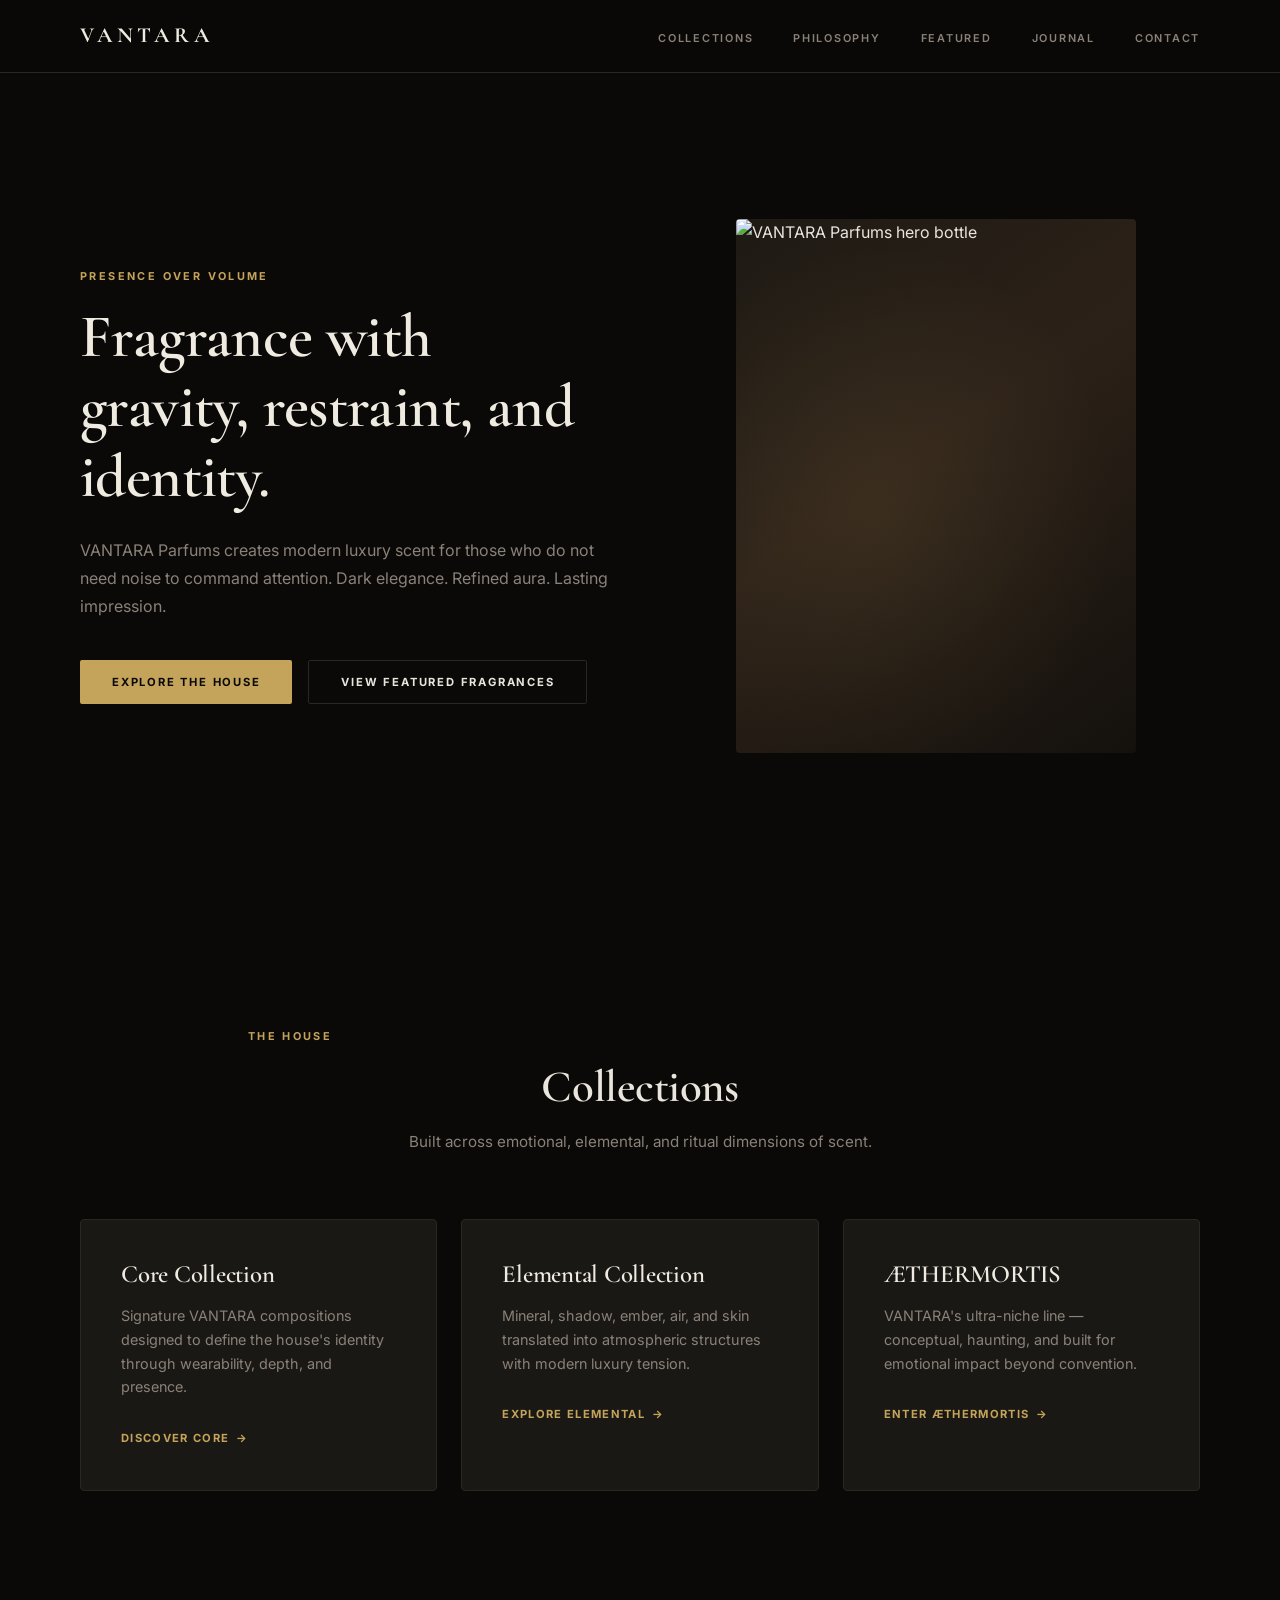
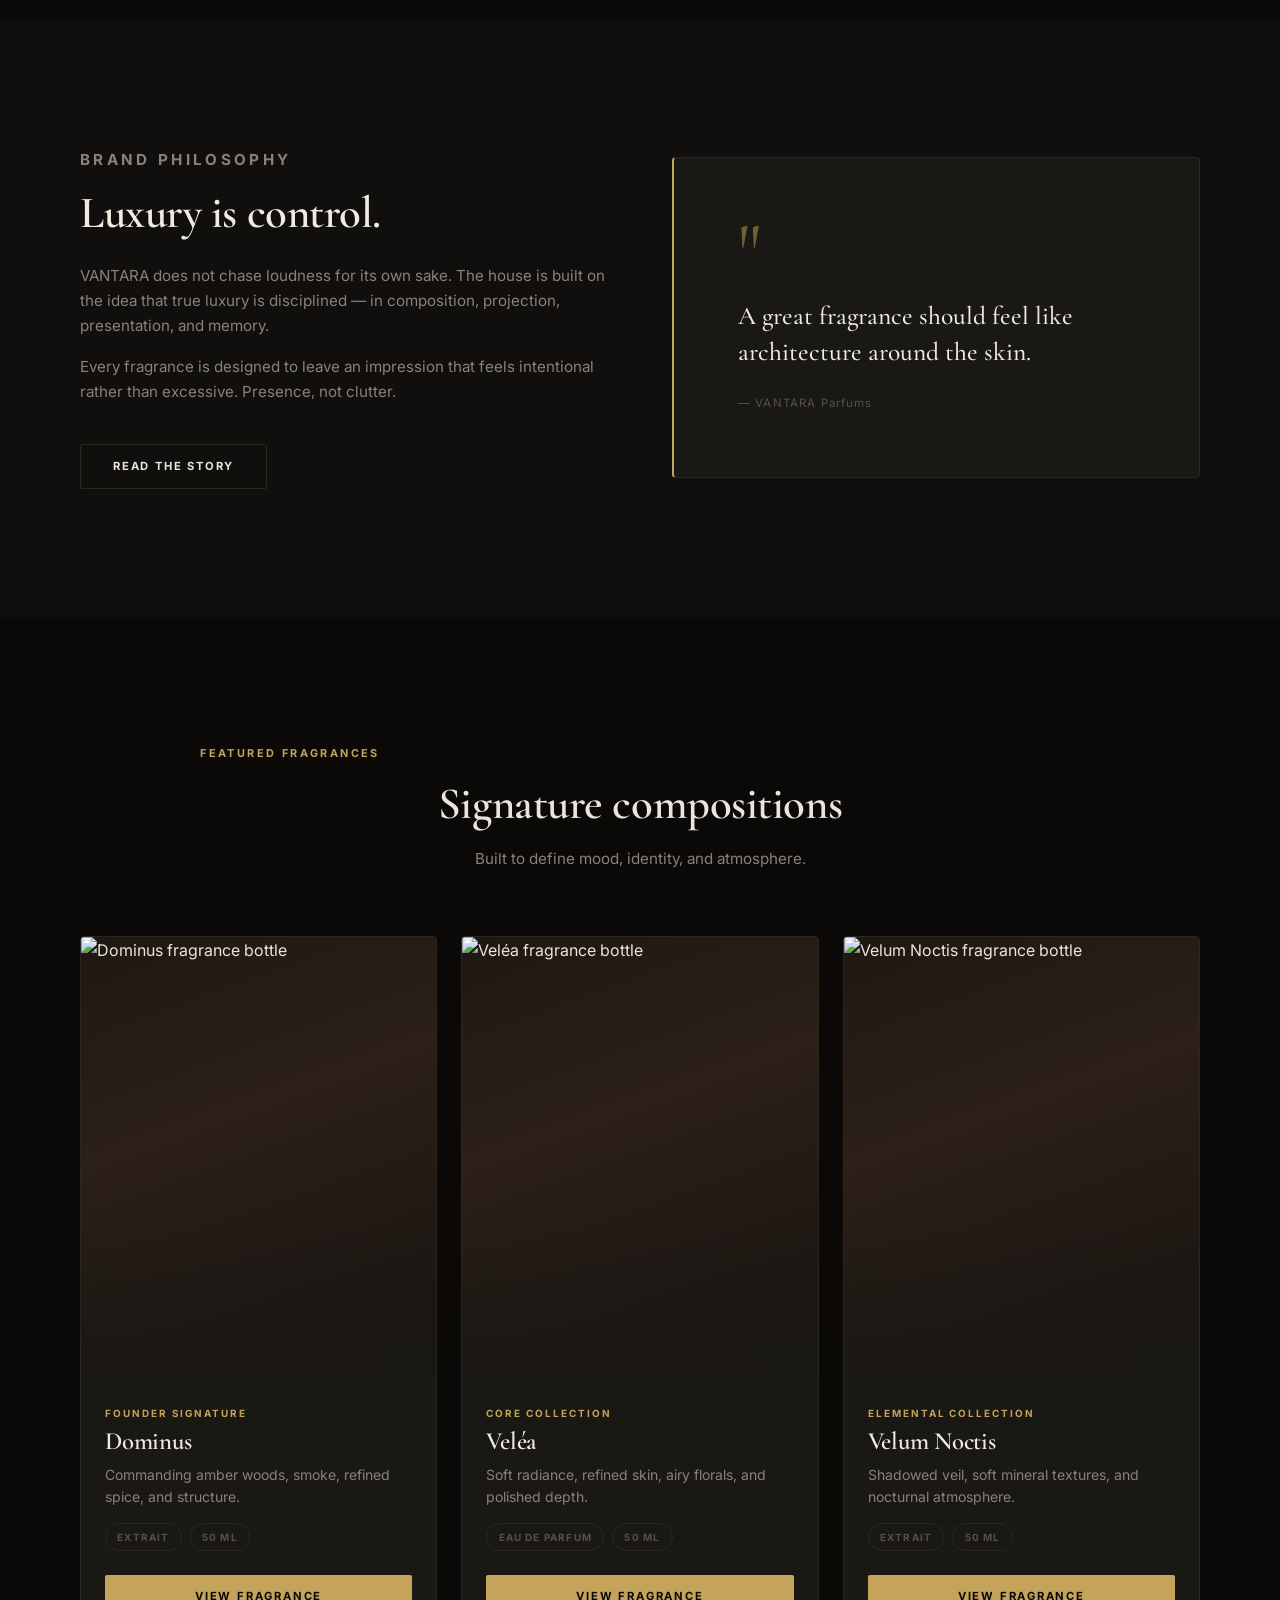
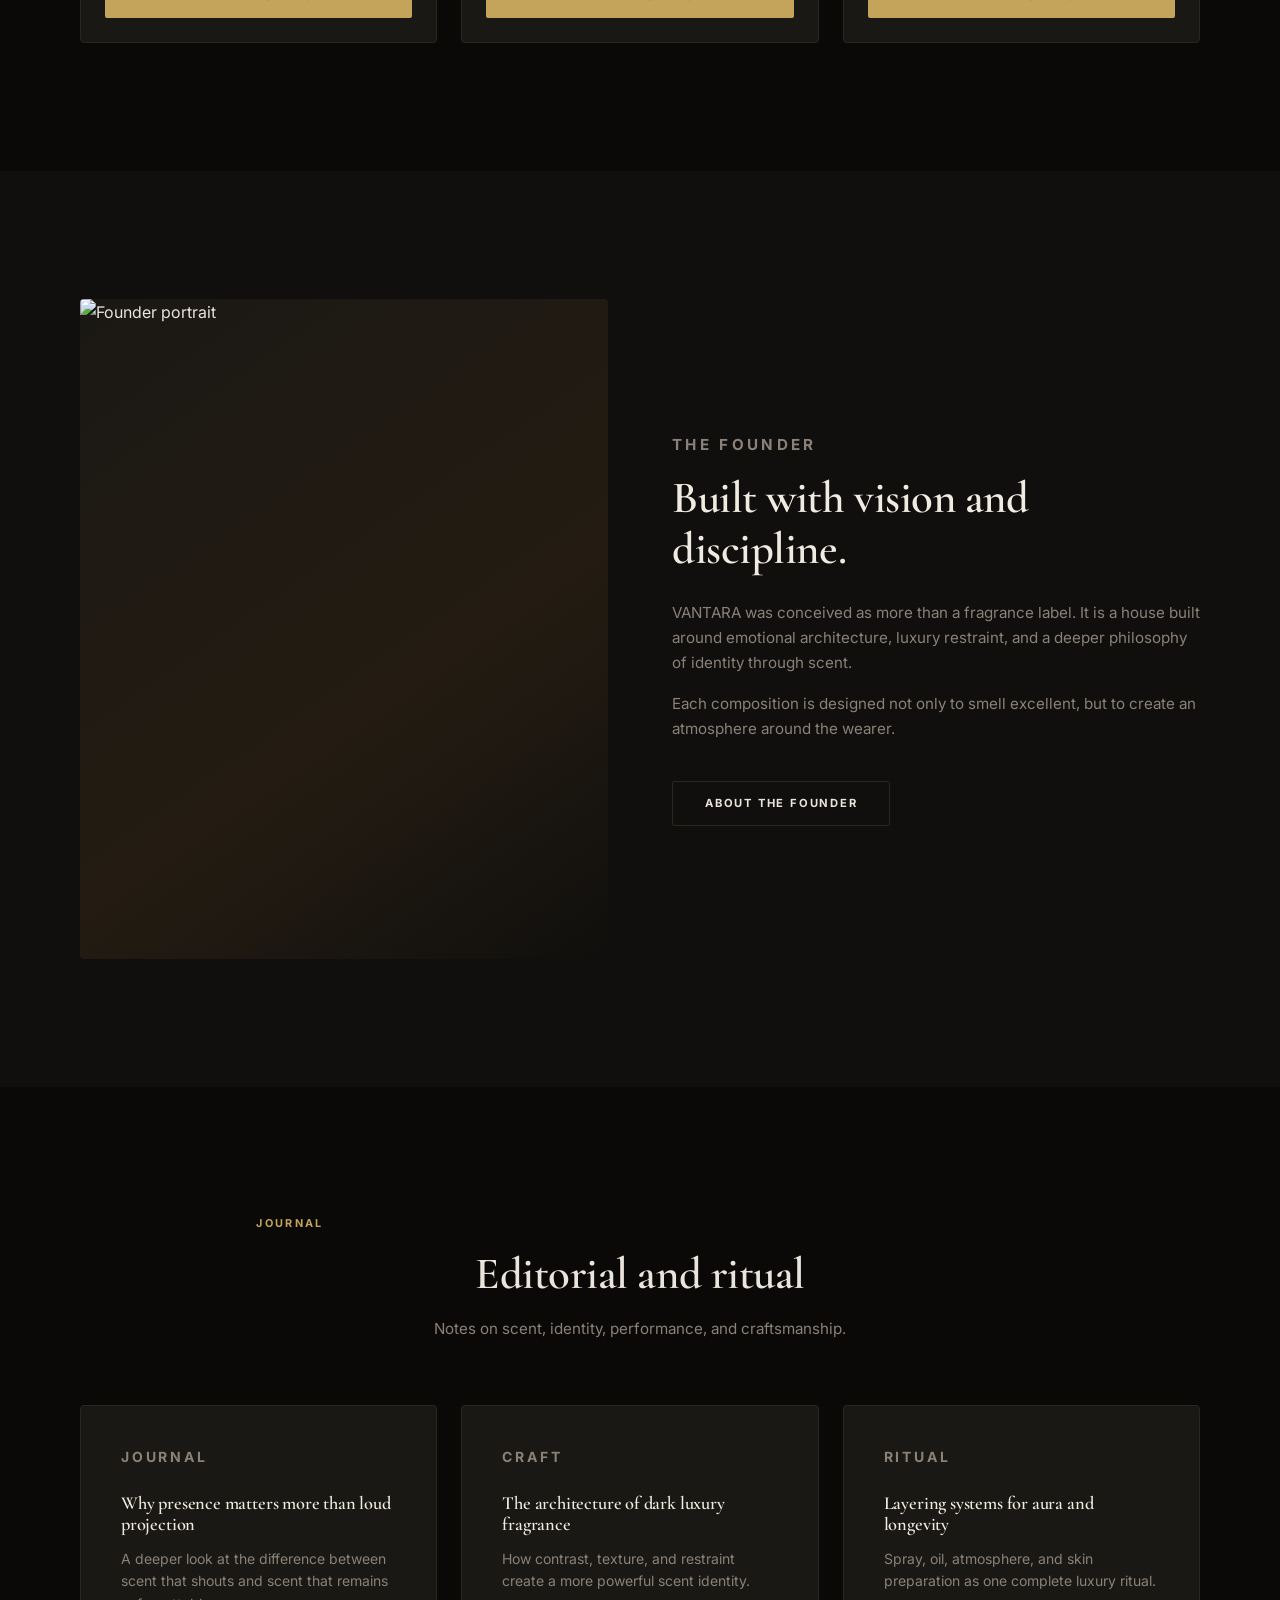
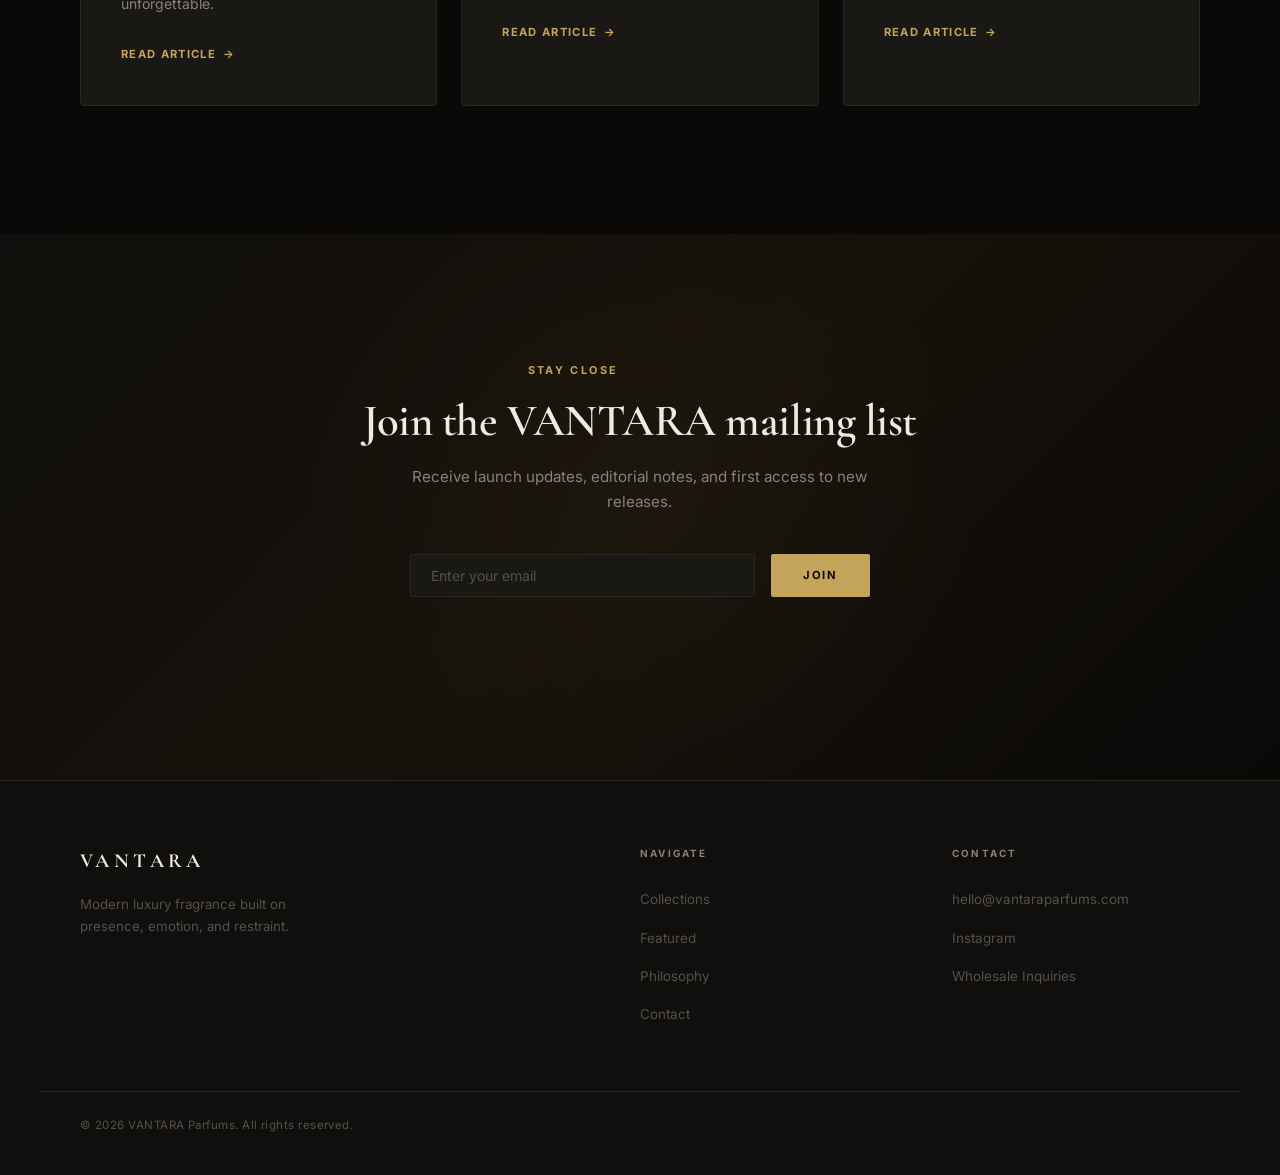
==== index.html @ ba38d8ea "Add VANTARA Parfums website — HTML, CSS, and JS Full luxury fragrance landing page with responsive l" ====
<!DOCTYPE html>
<html lang="en">
<head>
  <meta charset="UTF-8" />
  <meta name="viewport" content="width=device-width, initial-scale=1.0" />
  <meta
    name="description"
    content="VANTARA Parfums — luxury fragrance crafted with presence, emotion, and restraint."
  />
  <title>VANTARA Parfums</title>

  <link rel="preconnect" href="https://fonts.googleapis.com" />
  <link rel="preconnect" href="https://fonts.gstatic.com" crossorigin />
  <link
    href="https://fonts.googleapis.com/css2?family=Cormorant+Garamond:wght@500;600;700&family=Inter:wght@400;500;600;700&display=swap"
    rel="stylesheet"
  />

  <link rel="stylesheet" href="style.css" />
</head>
<body>
  <!-- Header / Navigation -->
  <header class="site-header">
    <div class="container nav-container">
      <a href="#" class="logo">VANTARA</a>

      <button
        class="menu-toggle"
        id="menuToggle"
        aria-label="Open navigation menu"
        aria-expanded="false"
        aria-controls="mobileNav"
      >
        <span></span>
        <span></span>
      </button>

      <nav class="desktop-nav" aria-label="Main navigation">
        <ul class="nav-list">
          <li><a href="#collections">Collections</a></li>
          <li><a href="#philosophy">Philosophy</a></li>
          <li><a href="#featured">Featured</a></li>
          <li><a href="#journal">Journal</a></li>
          <li><a href="#contact">Contact</a></li>
        </ul>
      </nav>
    </div>

    <nav class="mobile-nav" id="mobileNav" aria-label="Mobile navigation">
      <ul>
        <li><a href="#collections">Collections</a></li>
        <li><a href="#philosophy">Philosophy</a></li>
        <li><a href="#featured">Featured</a></li>
        <li><a href="#journal">Journal</a></li>
        <li><a href="#contact">Contact</a></li>
      </ul>
    </nav>
  </header>

  <main>
    <!-- Hero -->
    <section class="hero section">
      <div class="container hero-grid">
        <div class="hero-copy">
          <p class="eyebrow">Presence Over Volume</p>
          <h1 class="hero-title">
            Fragrance with gravity, restraint, and identity.
          </h1>
          <p class="hero-text">
            VANTARA Parfums creates modern luxury scent for those who do not
            need noise to command attention. Dark elegance. Refined aura.
            Lasting impression.
          </p>

          <div class="hero-actions">
            <a href="#collections" class="btn btn-primary">Explore the House</a>
            <a href="#featured" class="btn btn-secondary">View Featured Fragrances</a>
          </div>
        </div>

        <div class="hero-visual">
          <div class="hero-image-wrap">
            <img
              src="images/hero-bottle.jpg"
              alt="VANTARA Parfums hero bottle"
              class="hero-image"
            />
          </div>
        </div>
      </div>
    </section>

    <!-- Collections -->
    <section class="section" id="collections">
      <div class="container">
        <div class="section-heading">
          <p class="eyebrow">The House</p>
          <h2>Collections</h2>
          <p class="section-intro">
            Built across emotional, elemental, and ritual dimensions of scent.
          </p>
        </div>

        <div class="grid grid-3">
          <article class="card collection-card">
            <div class="card-accent"></div>
            <h3>Core Collection</h3>
            <p>
              Signature VANTARA compositions designed to define the house's
              identity through wearability, depth, and presence.
            </p>
            <a href="#" class="text-link">Discover Core</a>
          </article>

          <article class="card collection-card">
            <div class="card-accent"></div>
            <h3>Elemental Collection</h3>
            <p>
              Mineral, shadow, ember, air, and skin translated into
              atmospheric structures with modern luxury tension.
            </p>
            <a href="#" class="text-link">Explore Elemental</a>
          </article>

          <article class="card collection-card">
            <div class="card-accent"></div>
            <h3>ÆTHERMORTIS</h3>
            <p>
              VANTARA's ultra-niche line — conceptual, haunting, and built
              for emotional impact beyond convention.
            </p>
            <a href="#" class="text-link">Enter ÆTHERMORTIS</a>
          </article>
        </div>
      </div>
    </section>

    <!-- Philosophy -->
    <section class="section section-alt" id="philosophy">
      <div class="container split-layout">
        <div class="split-copy">
          <p class="eyebrow">Brand Philosophy</p>
          <h2>Luxury is control.</h2>
          <p>
            VANTARA does not chase loudness for its own sake. The house is built
            on the idea that true luxury is disciplined — in composition,
            projection, presentation, and memory.
          </p>
          <p>
            Every fragrance is designed to leave an impression that feels
            intentional rather than excessive. Presence, not clutter.
          </p>
          <a href="#" class="btn btn-secondary">Read the Story</a>
        </div>

        <div class="quote-panel">
          <p class="quote-mark">"</p>
          <p class="quote-text">
            A great fragrance should feel like architecture around the skin.
          </p>
          <p class="quote-credit">— VANTARA Parfums</p>
        </div>
      </div>
    </section>

    <!-- Featured fragrances -->
    <section class="section" id="featured">
      <div class="container">
        <div class="section-heading">
          <p class="eyebrow">Featured Fragrances</p>
          <h2>Signature compositions</h2>
          <p class="section-intro">
            Built to define mood, identity, and atmosphere.
          </p>
        </div>

        <div class="grid grid-3">
          <article class="product-card">
            <div class="product-image-wrap">
              <img
                src="images/fragrance-1.jpg"
                alt="Dominus fragrance bottle"
                class="product-image"
              />
            </div>
            <div class="product-body">
              <p class="product-category">Founder Signature</p>
              <h3>Dominus</h3>
              <p class="product-description">
                Commanding amber woods, smoke, refined spice, and structure.
              </p>
              <div class="product-meta">
                <span>Extrait</span>
                <span>50 ml</span>
              </div>
              <a href="#" class="btn btn-primary btn-block">View Fragrance</a>
            </div>
          </article>

          <article class="product-card">
            <div class="product-image-wrap">
              <img
                src="images/fragrance-2.jpg"
                alt="Veléa fragrance bottle"
                class="product-image"
              />
            </div>
            <div class="product-body">
              <p class="product-category">Core Collection</p>
              <h3>Veléa</h3>
              <p class="product-description">
                Soft radiance, refined skin, airy florals, and polished depth.
              </p>
              <div class="product-meta">
                <span>Eau de Parfum</span>
                <span>50 ml</span>
              </div>
              <a href="#" class="btn btn-primary btn-block">View Fragrance</a>
            </div>
          </article>

          <article class="product-card">
            <div class="product-image-wrap">
              <img
                src="images/fragrance-3.jpg"
                alt="Velum Noctis fragrance bottle"
                class="product-image"
              />
            </div>
            <div class="product-body">
              <p class="product-category">Elemental Collection</p>
              <h3>Velum Noctis</h3>
              <p class="product-description">
                Shadowed veil, soft mineral textures, and nocturnal atmosphere.
              </p>
              <div class="product-meta">
                <span>Extrait</span>
                <span>50 ml</span>
              </div>
              <a href="#" class="btn btn-primary btn-block">View Fragrance</a>
            </div>
          </article>
        </div>
      </div>
    </section>

    <!-- Founder / About teaser -->
    <section class="section section-alt">
      <div class="container founder-grid">
        <div class="founder-image-wrap">
          <img
            src="images/founder.jpg"
            alt="Founder portrait"
            class="founder-image"
          />
        </div>

        <div class="founder-copy">
          <p class="eyebrow">The Founder</p>
          <h2>Built with vision and discipline.</h2>
          <p>
            VANTARA was conceived as more than a fragrance label. It is a house
            built around emotional architecture, luxury restraint, and a deeper
            philosophy of identity through scent.
          </p>
          <p>
            Each composition is designed not only to smell excellent, but to
            create an atmosphere around the wearer.
          </p>
          <a href="#" class="btn btn-secondary">About the Founder</a>
        </div>
      </div>
    </section>

    <!-- Journal / editorial -->
    <section class="section" id="journal">
      <div class="container">
        <div class="section-heading">
          <p class="eyebrow">Journal</p>
          <h2>Editorial and ritual</h2>
          <p class="section-intro">
            Notes on scent, identity, performance, and craftsmanship.
          </p>
        </div>

        <div class="grid grid-3">
          <article class="card article-card">
            <p class="article-tag">Journal</p>
            <h3>Why presence matters more than loud projection</h3>
            <p>
              A deeper look at the difference between scent that shouts and
              scent that remains unforgettable.
            </p>
            <a href="#" class="text-link">Read Article</a>
          </article>

          <article class="card article-card">
            <p class="article-tag">Craft</p>
            <h3>The architecture of dark luxury fragrance</h3>
            <p>
              How contrast, texture, and restraint create a more powerful scent
              identity.
            </p>
            <a href="#" class="text-link">Read Article</a>
          </article>

          <article class="card article-card">
            <p class="article-tag">Ritual</p>
            <h3>Layering systems for aura and longevity</h3>
            <p>
              Spray, oil, atmosphere, and skin preparation as one complete
              luxury ritual.
            </p>
            <a href="#" class="text-link">Read Article</a>
          </article>
        </div>
      </div>
    </section>

    <!-- Newsletter / Contact CTA -->
    <section class="section section-cta" id="contact">
      <div class="container cta-panel">
        <div>
          <p class="eyebrow">Stay Close</p>
          <h2>Join the VANTARA mailing list</h2>
          <p class="section-intro">
            Receive launch updates, editorial notes, and first access to new
            releases.
          </p>
        </div>

        <form class="newsletter-form" id="newsletterForm" novalidate>
          <label for="email" class="sr-only">Email address</label>
          <input
            type="email"
            id="email"
            name="email"
            placeholder="Enter your email"
            required
            autocomplete="email"
          />
          <button type="submit" class="btn btn-primary">Join</button>
        </form>

        <p class="form-message" id="formMessage" aria-live="polite"></p>
      </div>
    </section>
  </main>

  <footer class="site-footer">
    <div class="container footer-grid">
      <div>
        <p class="footer-logo">VANTARA</p>
        <p class="footer-copy">
          Modern luxury fragrance built on presence, emotion, and restraint.
        </p>
      </div>

      <div>
        <p class="footer-heading">Navigate</p>
        <ul class="footer-links">
          <li><a href="#collections">Collections</a></li>
          <li><a href="#featured">Featured</a></li>
          <li><a href="#philosophy">Philosophy</a></li>
          <li><a href="#contact">Contact</a></li>
        </ul>
      </div>

      <div>
        <p class="footer-heading">Contact</p>
        <ul class="footer-links">
          <li><a href="mailto:hello@vantaraparfums.com">hello@vantaraparfums.com</a></li>
          <li><a href="#">Instagram</a></li>
          <li><a href="#">Wholesale Inquiries</a></li>
        </ul>
      </div>
    </div>

    <div class="container footer-bottom">
      <p>&copy; 2026 VANTARA Parfums. All rights reserved.</p>
    </div>
  </footer>

  <script src="script.js"></script>
</body>
</html>
---- style.css ----
/* =============================================
   VANTARA PARFUMS
   ============================================= */

:root {
  --ink:           #0A0908;
  --surface:       #100F0D;
  --surface-raised: #1A1814;
  --border:        #2A2620;
  --gold:          #C4A35A;
  --gold-light:    #D4B870;
  --cream:         #F0EBE1;
  --text-primary:  #EAE5DC;
  --text-secondary: #8A8178;
  --text-muted:    #55504A;

  --font-display: 'Cormorant Garamond', Georgia, serif;
  --font-body:    'Inter', system-ui, sans-serif;

  --space-xs:  0.5rem;
  --space-sm:  1rem;
  --space-md:  1.5rem;
  --space-lg:  2.5rem;
  --space-xl:  4rem;
  --space-2xl: 6rem;
  --space-3xl: 8rem;

  --container-max: 1200px;
  --radius-sm: 2px;
  --radius-md: 4px;

  --transition:      200ms ease;
  --transition-slow: 400ms ease;
}

/* =============================================
   RESET
   ============================================= */

*, *::before, *::after {
  box-sizing: border-box;
  margin: 0;
  padding: 0;
}

html {
  scroll-behavior: smooth;
  font-size: 16px;
}

body {
  background-color: var(--ink);
  color: var(--text-primary);
  font-family: var(--font-body);
  font-size: 1rem;
  line-height: 1.65;
  -webkit-font-smoothing: antialiased;
  -moz-osx-font-smoothing: grayscale;
}

img {
  display: block;
  max-width: 100%;
  height: auto;
}

a {
  color: inherit;
  text-decoration: none;
}

ul { list-style: none; }

button {
  cursor: pointer;
  background: none;
  border: none;
  font-family: inherit;
}

/* =============================================
   TYPOGRAPHY
   ============================================= */

h1, h2, h3 {
  font-family: var(--font-display);
  font-weight: 600;
  line-height: 1.15;
  letter-spacing: -0.01em;
}

h1 { font-size: clamp(2.4rem, 5vw, 3.8rem); }
h2 { font-size: clamp(1.9rem, 4vw, 2.8rem); }
h3 { font-size: clamp(1.2rem, 2vw, 1.55rem); }

p { max-width: 60ch; }

.eyebrow {
  font-family: var(--font-body);
  font-size: 0.68rem;
  font-weight: 700;
  letter-spacing: 0.22em;
  text-transform: uppercase;
  color: var(--gold);
  margin-bottom: var(--space-sm);
}

/* =============================================
   LAYOUT
   ============================================= */

.container {
  width: 100%;
  max-width: var(--container-max);
  margin: 0 auto;
  padding: 0 var(--space-lg);
}

.section {
  padding: var(--space-3xl) 0;
}

.section-alt {
  background-color: var(--surface);
}

.section-heading {
  text-align: center;
  margin-bottom: var(--space-xl);
}

.section-heading h2 {
  margin-bottom: var(--space-sm);
}

.section-intro {
  color: var(--text-secondary);
  max-width: 50ch;
  margin: 0 auto;
  font-size: 0.95rem;
}

.grid {
  display: grid;
  gap: var(--space-md);
}

.grid-3 {
  grid-template-columns: repeat(3, 1fr);
}

/* =============================================
   ACCESSIBILITY
   ============================================= */

.sr-only {
  position: absolute;
  width: 1px;
  height: 1px;
  padding: 0;
  margin: -1px;
  overflow: hidden;
  clip: rect(0, 0, 0, 0);
  white-space: nowrap;
  border: 0;
}

/* =============================================
   BUTTONS
   ============================================= */

.btn {
  display: inline-flex;
  align-items: center;
  justify-content: center;
  padding: 0.75rem 2rem;
  font-family: var(--font-body);
  font-size: 0.7rem;
  font-weight: 700;
  letter-spacing: 0.16em;
  text-transform: uppercase;
  border-radius: var(--radius-sm);
  transition: all var(--transition);
  white-space: nowrap;
}

.btn-primary {
  background-color: var(--gold);
  color: var(--ink);
}

.btn-primary:hover {
  background-color: var(--gold-light);
}

.btn-secondary {
  background-color: transparent;
  color: var(--text-primary);
  border: 1px solid var(--border);
}

.btn-secondary:hover {
  border-color: var(--gold);
  color: var(--gold);
}

.btn-block {
  display: flex;
  width: 100%;
}

.text-link {
  font-size: 0.7rem;
  font-weight: 700;
  letter-spacing: 0.12em;
  text-transform: uppercase;
  color: var(--gold);
  display: inline-flex;
  align-items: center;
  gap: 0.4rem;
  transition: gap var(--transition);
}

.text-link::after {
  content: '→';
}

.text-link:hover {
  gap: 0.7rem;
}

/* =============================================
   HEADER / NAV
   ============================================= */

.site-header {
  position: fixed;
  top: 0;
  left: 0;
  right: 0;
  z-index: 100;
  background-color: rgba(10, 9, 8, 0.92);
  backdrop-filter: blur(14px);
  -webkit-backdrop-filter: blur(14px);
  border-bottom: 1px solid var(--border);
  transition: background-color var(--transition-slow);
}

.nav-container {
  display: flex;
  align-items: center;
  justify-content: space-between;
  height: 72px;
}

.logo {
  font-family: var(--font-display);
  font-size: 1.35rem;
  font-weight: 700;
  letter-spacing: 0.22em;
  color: var(--cream);
  transition: color var(--transition);
}

.logo:hover {
  color: var(--gold);
}

.desktop-nav .nav-list {
  display: flex;
  align-items: center;
  gap: var(--space-lg);
}

.desktop-nav a {
  font-size: 0.68rem;
  font-weight: 600;
  letter-spacing: 0.16em;
  text-transform: uppercase;
  color: var(--text-secondary);
  transition: color var(--transition);
  position: relative;
}

.desktop-nav a::after {
  content: '';
  position: absolute;
  bottom: -4px;
  left: 0;
  width: 0;
  height: 1px;
  background-color: var(--gold);
  transition: width var(--transition);
}

.desktop-nav a:hover {
  color: var(--cream);
}

.desktop-nav a:hover::after {
  width: 100%;
}

/* Hamburger */
.menu-toggle {
  display: none;
  flex-direction: column;
  gap: 5px;
  padding: 4px;
}

.menu-toggle span {
  display: block;
  width: 22px;
  height: 1.5px;
  background-color: var(--text-primary);
  transition: all var(--transition);
  transform-origin: center;
}

.menu-toggle.is-open span:first-child {
  transform: translateY(3.25px) rotate(45deg);
}

.menu-toggle.is-open span:last-child {
  transform: translateY(-3.25px) rotate(-45deg);
}

/* Mobile nav */
.mobile-nav {
  display: none;
  background-color: var(--surface);
  border-top: 1px solid var(--border);
  padding: var(--space-sm) 0;
}

.mobile-nav.is-open {
  display: block;
}

.mobile-nav a {
  display: block;
  padding: 0.9rem var(--space-lg);
  font-size: 0.72rem;
  font-weight: 600;
  letter-spacing: 0.16em;
  text-transform: uppercase;
  color: var(--text-secondary);
  transition: color var(--transition);
  border-bottom: 1px solid var(--border);
}

.mobile-nav li:last-child a {
  border-bottom: none;
}

.mobile-nav a:hover {
  color: var(--cream);
}

/* =============================================
   HERO
   ============================================= */

.hero {
  padding-top: calc(var(--space-3xl) + 72px);
  padding-bottom: var(--space-3xl);
  min-height: 100vh;
  display: flex;
  align-items: center;
}

.hero-grid {
  display: grid;
  grid-template-columns: 1fr 1fr;
  gap: var(--space-xl);
  align-items: center;
}

.hero-copy {
  max-width: 540px;
}

.hero-title {
  margin-bottom: var(--space-md);
  color: var(--cream);
}

.hero-text {
  color: var(--text-secondary);
  margin-bottom: var(--space-lg);
  font-size: 1rem;
  line-height: 1.75;
}

.hero-actions {
  display: flex;
  gap: var(--space-sm);
  flex-wrap: wrap;
}

.hero-visual {
  display: flex;
  justify-content: center;
  align-items: center;
}

.hero-image-wrap {
  position: relative;
  width: 100%;
  max-width: 400px;
  aspect-ratio: 3 / 4;
  border-radius: var(--radius-md);
  overflow: hidden;
  background: linear-gradient(145deg, #1E1A14 0%, #2C2118 45%, #14110D 100%);
}

.hero-image-wrap::before {
  content: '';
  position: absolute;
  inset: 0;
  background: radial-gradient(ellipse at 35% 55%, rgba(196, 163, 90, 0.1) 0%, transparent 65%);
  z-index: 1;
  pointer-events: none;
}

.hero-image {
  width: 100%;
  height: 100%;
  object-fit: cover;
}

/* =============================================
   CARDS (SHARED)
   ============================================= */

.card {
  background-color: var(--surface-raised);
  border: 1px solid var(--border);
  border-radius: var(--radius-md);
  padding: var(--space-lg);
  transition: border-color var(--transition);
}

.card:hover {
  border-color: rgba(196, 163, 90, 0.3);
}

/* =============================================
   COLLECTION CARDS
   ============================================= */

.collection-card {
  position: relative;
  overflow: hidden;
}

.collection-card .card-accent {
  position: absolute;
  top: 0;
  left: 0;
  width: 2px;
  height: 0;
  background: linear-gradient(to bottom, var(--gold), transparent);
  transition: height var(--transition-slow);
}

.collection-card:hover .card-accent {
  height: 100%;
}

.collection-card h3 {
  color: var(--cream);
  margin-bottom: var(--space-sm);
}

.collection-card p {
  color: var(--text-secondary);
  margin-bottom: var(--space-md);
  font-size: 0.9rem;
}

/* =============================================
   PHILOSOPHY / SPLIT
   ============================================= */

.split-layout {
  display: grid;
  grid-template-columns: 1fr 1fr;
  gap: var(--space-xl);
  align-items: center;
}

.split-copy h2 {
  color: var(--cream);
  margin-bottom: var(--space-md);
}

.split-copy p {
  color: var(--text-secondary);
  font-size: 0.95rem;
  margin-bottom: var(--space-sm);
}

.split-copy .btn {
  margin-top: var(--space-md);
}

.quote-panel {
  background-color: var(--surface-raised);
  border: 1px solid var(--border);
  border-left: 2px solid var(--gold);
  border-radius: var(--radius-md);
  padding: var(--space-xl);
}

.quote-mark {
  font-family: var(--font-display);
  font-size: 5rem;
  color: var(--gold);
  line-height: 0.75;
  margin-bottom: var(--space-sm);
  opacity: 0.5;
  max-width: none;
}

.quote-text {
  font-family: var(--font-display);
  font-size: clamp(1.3rem, 2vw, 1.75rem);
  font-weight: 500;
  color: var(--cream);
  line-height: 1.4;
  margin-bottom: var(--space-md);
  max-width: none;
}

.quote-credit {
  font-size: 0.72rem;
  letter-spacing: 0.1em;
  color: var(--text-muted);
  max-width: none;
}

/* =============================================
   PRODUCT CARDS
   ============================================= */

.product-card {
  background-color: var(--surface-raised);
  border: 1px solid var(--border);
  border-radius: var(--radius-md);
  overflow: hidden;
  transition: border-color var(--transition), transform var(--transition-slow);
}

.product-card:hover {
  border-color: rgba(196, 163, 90, 0.3);
  transform: translateY(-4px);
}

.product-image-wrap {
  width: 100%;
  aspect-ratio: 4 / 5;
  overflow: hidden;
  background: linear-gradient(160deg, #1E1812 0%, #2C2018 40%, #161210 100%);
  position: relative;
}

.product-image-wrap::after {
  content: '';
  position: absolute;
  bottom: 0;
  left: 0;
  right: 0;
  height: 35%;
  background: linear-gradient(to top, var(--surface-raised), transparent);
  pointer-events: none;
}

.product-image {
  width: 100%;
  height: 100%;
  object-fit: cover;
  transition: transform var(--transition-slow);
}

.product-card:hover .product-image {
  transform: scale(1.04);
}

.product-body {
  padding: var(--space-md);
}

.product-category {
  font-size: 0.62rem;
  font-weight: 700;
  letter-spacing: 0.2em;
  text-transform: uppercase;
  color: var(--gold);
  margin-bottom: 0.4rem;
  max-width: none;
}

.product-body h3 {
  color: var(--cream);
  margin-bottom: 0.5rem;
}

.product-description {
  font-size: 0.875rem;
  color: var(--text-secondary);
  margin-bottom: var(--space-sm);
  line-height: 1.55;
}

.product-meta {
  display: flex;
  flex-wrap: wrap;
  gap: 0.5rem;
  margin-bottom: var(--space-md);
}

.product-meta span {
  font-size: 0.62rem;
  font-weight: 700;
  letter-spacing: 0.12em;
  text-transform: uppercase;
  color: var(--text-muted);
  padding: 0.3rem 0.7rem;
  border: 1px solid var(--border);
  border-radius: 100px;
}

/* =============================================
   FOUNDER SECTION
   ============================================= */

.founder-grid {
  display: grid;
  grid-template-columns: 1fr 1fr;
  gap: var(--space-xl);
  align-items: center;
}

.founder-image-wrap {
  aspect-ratio: 4 / 5;
  border-radius: var(--radius-md);
  overflow: hidden;
  background: linear-gradient(145deg, var(--surface-raised) 0%, #241C12 60%, var(--surface) 100%);
}

.founder-image {
  width: 100%;
  height: 100%;
  object-fit: cover;
}

.founder-copy h2 {
  color: var(--cream);
  margin-bottom: var(--space-md);
}

.founder-copy p {
  color: var(--text-secondary);
  font-size: 0.95rem;
  margin-bottom: var(--space-sm);
}

.founder-copy .btn {
  margin-top: var(--space-md);
}

/* =============================================
   JOURNAL / ARTICLE CARDS
   ============================================= */

.article-card h3 {
  color: var(--cream);
  margin: 0.6rem 0 0.8rem;
  font-size: 1.15rem;
}

.article-card p {
  color: var(--text-secondary);
  font-size: 0.875rem;
  margin-bottom: var(--space-md);
  line-height: 1.6;
}

.article-tag {
  font-size: 0.62rem;
  font-weight: 700;
  letter-spacing: 0.2em;
  text-transform: uppercase;
  color: var(--gold);
  max-width: none;
}

/* =============================================
   CTA / NEWSLETTER
   ============================================= */

.section-cta {
  background: linear-gradient(135deg, var(--surface) 0%, #16110A 50%, var(--ink) 100%);
  position: relative;
  overflow: hidden;
}

.section-cta::before {
  content: '';
  position: absolute;
  top: 50%;
  left: 50%;
  transform: translate(-50%, -50%);
  width: 700px;
  height: 700px;
  background: radial-gradient(circle, rgba(196, 163, 90, 0.04) 0%, transparent 70%);
  pointer-events: none;
}

.cta-panel {
  display: flex;
  flex-direction: column;
  align-items: center;
  text-align: center;
  gap: var(--space-lg);
  position: relative;
}

.cta-panel h2 {
  color: var(--cream);
  margin-bottom: var(--space-sm);
}

.newsletter-form {
  display: flex;
  gap: var(--space-sm);
  width: 100%;
  max-width: 460px;
}

.newsletter-form input[type="email"] {
  flex: 1;
  background-color: var(--surface-raised);
  border: 1px solid var(--border);
  border-radius: var(--radius-sm);
  padding: 0.75rem 1.25rem;
  color: var(--text-primary);
  font-family: var(--font-body);
  font-size: 0.875rem;
  outline: none;
  transition: border-color var(--transition);
}

.newsletter-form input[type="email"]::placeholder {
  color: var(--text-muted);
}

.newsletter-form input[type="email"]:focus {
  border-color: var(--gold);
}

.form-message {
  font-size: 0.78rem;
  color: var(--gold);
  letter-spacing: 0.06em;
  min-height: 1.2em;
  max-width: none;
}

/* =============================================
   FOOTER
   ============================================= */

.site-footer {
  background-color: var(--surface);
  border-top: 1px solid var(--border);
  padding: var(--space-xl) 0 var(--space-lg);
}

.footer-grid {
  display: grid;
  grid-template-columns: 2fr 1fr 1fr;
  gap: var(--space-xl);
  padding-bottom: var(--space-xl);
  border-bottom: 1px solid var(--border);
}

.footer-logo {
  font-family: var(--font-display);
  font-size: 1.25rem;
  font-weight: 700;
  letter-spacing: 0.22em;
  color: var(--cream);
  margin-bottom: var(--space-sm);
  max-width: none;
}

.footer-copy {
  font-size: 0.83rem;
  color: var(--text-muted);
  max-width: 28ch;
  line-height: 1.65;
}

.footer-heading {
  font-size: 0.62rem;
  font-weight: 700;
  letter-spacing: 0.22em;
  text-transform: uppercase;
  color: var(--text-secondary);
  margin-bottom: var(--space-md);
  max-width: none;
}

.footer-links {
  display: flex;
  flex-direction: column;
  gap: 0.75rem;
}

.footer-links a {
  font-size: 0.84rem;
  color: var(--text-muted);
  transition: color var(--transition);
}

.footer-links a:hover {
  color: var(--cream);
}

.footer-bottom {
  padding-top: var(--space-md);
}

.footer-bottom p {
  font-size: 0.72rem;
  color: var(--text-muted);
  letter-spacing: 0.04em;
  max-width: none;
}

/* =============================================
   RESPONSIVE — TABLET
   ============================================= */

@media (max-width: 900px) {
  .grid-3 {
    grid-template-columns: 1fr 1fr;
  }

  .hero-grid,
  .split-layout,
  .founder-grid {
    grid-template-columns: 1fr;
    gap: var(--space-lg);
  }

  .hero-visual {
    order: -1;
  }

  .hero-image-wrap {
    max-width: 300px;
    aspect-ratio: 1;
    margin: 0 auto;
  }

  .founder-image-wrap {
    max-width: 480px;
    margin: 0 auto;
    width: 100%;
  }

  .footer-grid {
    grid-template-columns: 1fr 1fr;
    gap: var(--space-lg);
  }

  .footer-grid > div:first-child {
    grid-column: 1 / -1;
  }
}

/* =============================================
   RESPONSIVE — MOBILE
   ============================================= */

@media (max-width: 640px) {
  :root {
    --space-3xl: 5rem;
    --space-xl:  2.5rem;
    --space-lg:  2rem;
  }

  .container {
    padding: 0 var(--space-md);
  }

  .desktop-nav {
    display: none;
  }

  .menu-toggle {
    display: flex;
  }

  .grid-3 {
    grid-template-columns: 1fr;
  }

  .hero {
    min-height: auto;
    padding-top: calc(var(--space-2xl) + 72px);
  }

  .hero-actions {
    flex-direction: column;
    align-items: flex-start;
  }

  .hero-actions .btn {
    width: 100%;
    justify-content: center;
  }

  .newsletter-form {
    flex-direction: column;
  }

  .newsletter-form .btn {
    width: 100%;
  }

  .footer-grid {
    grid-template-columns: 1fr;
    gap: var(--space-md);
  }

  .quote-panel {
    padding: var(--space-md);
  }
}
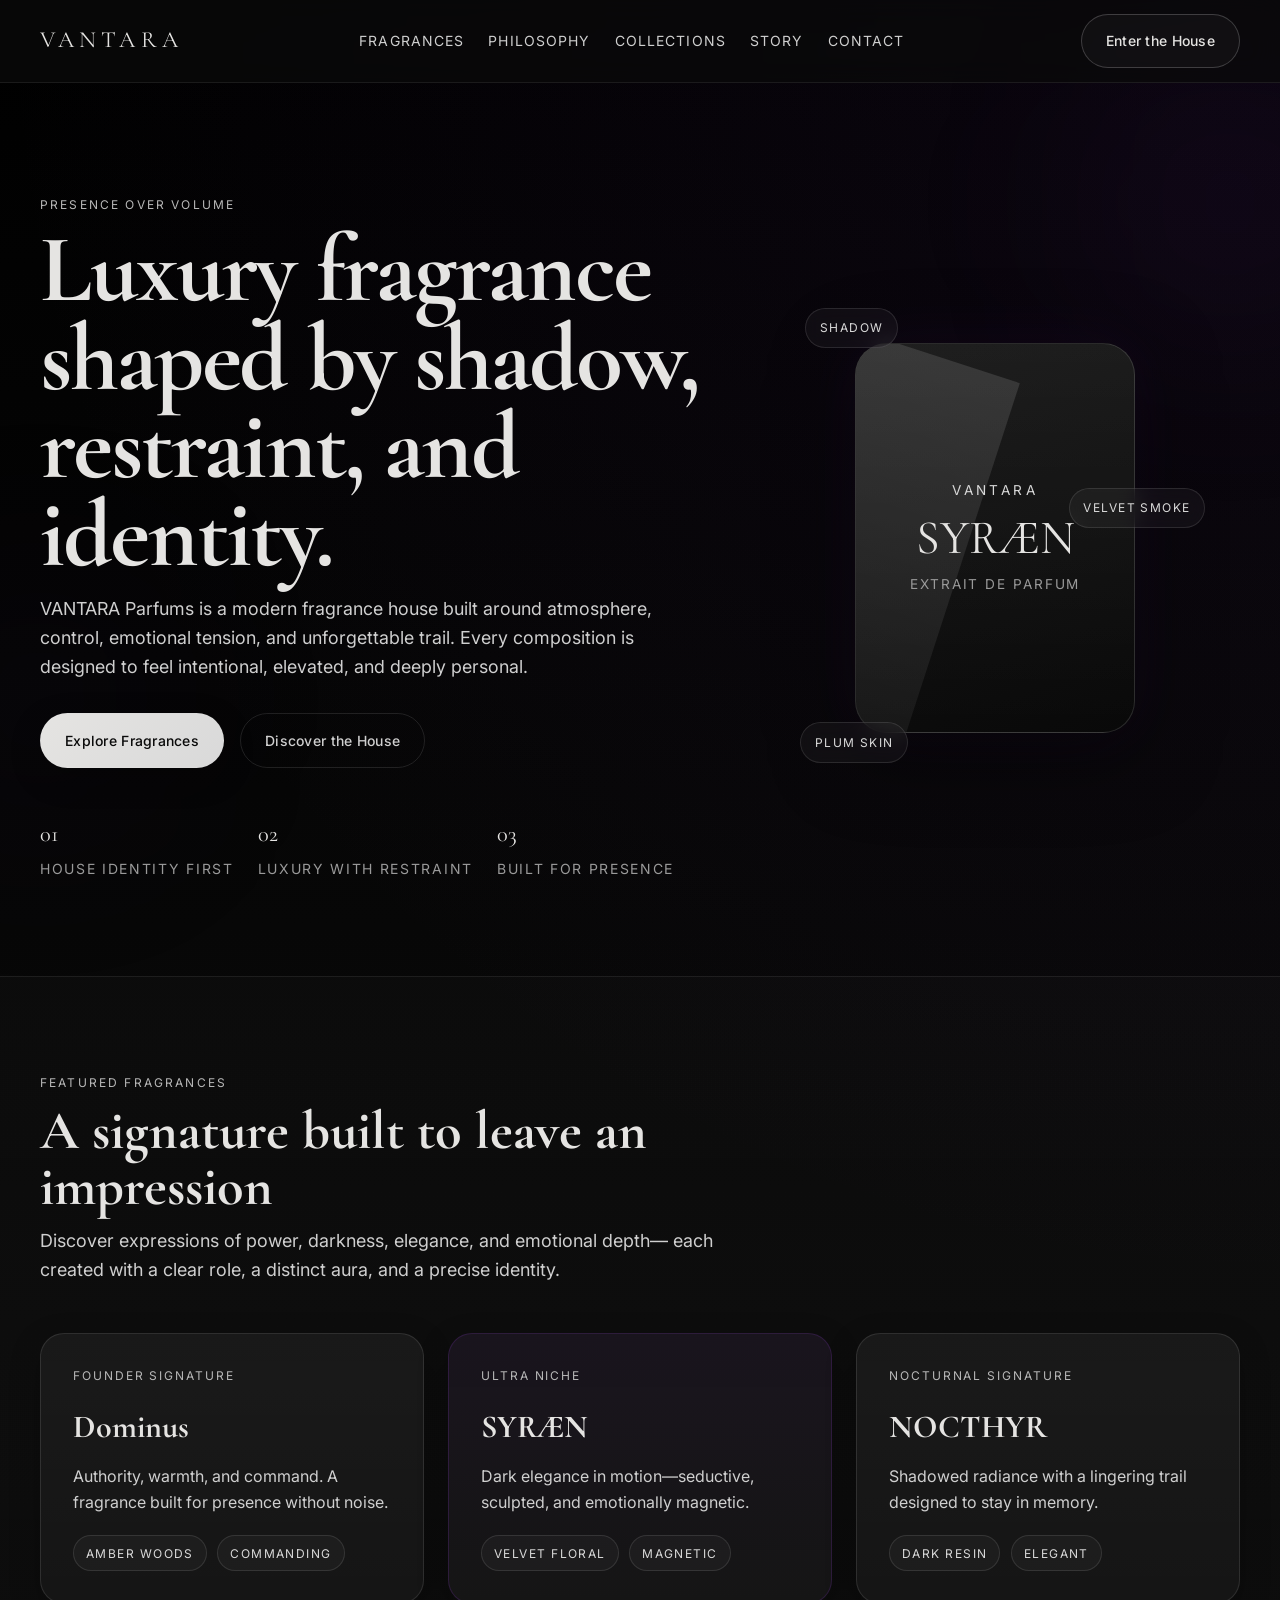
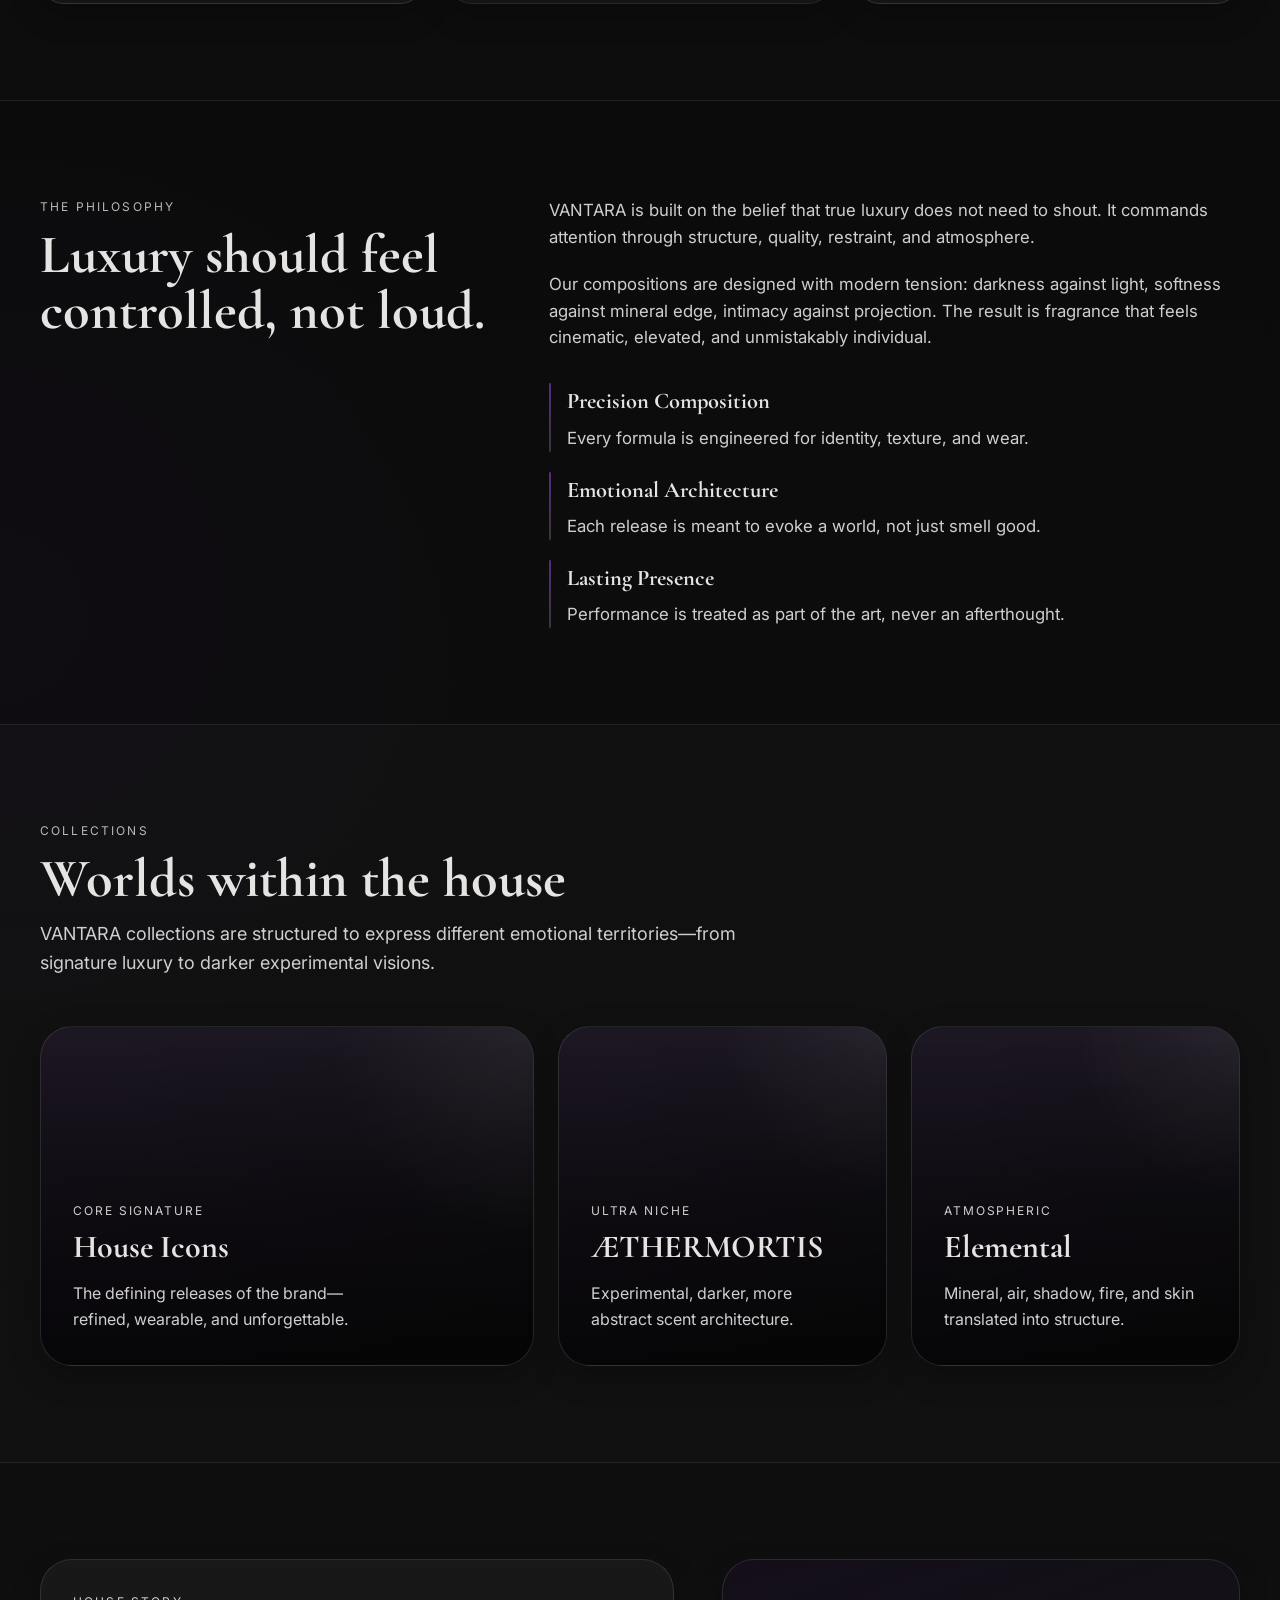
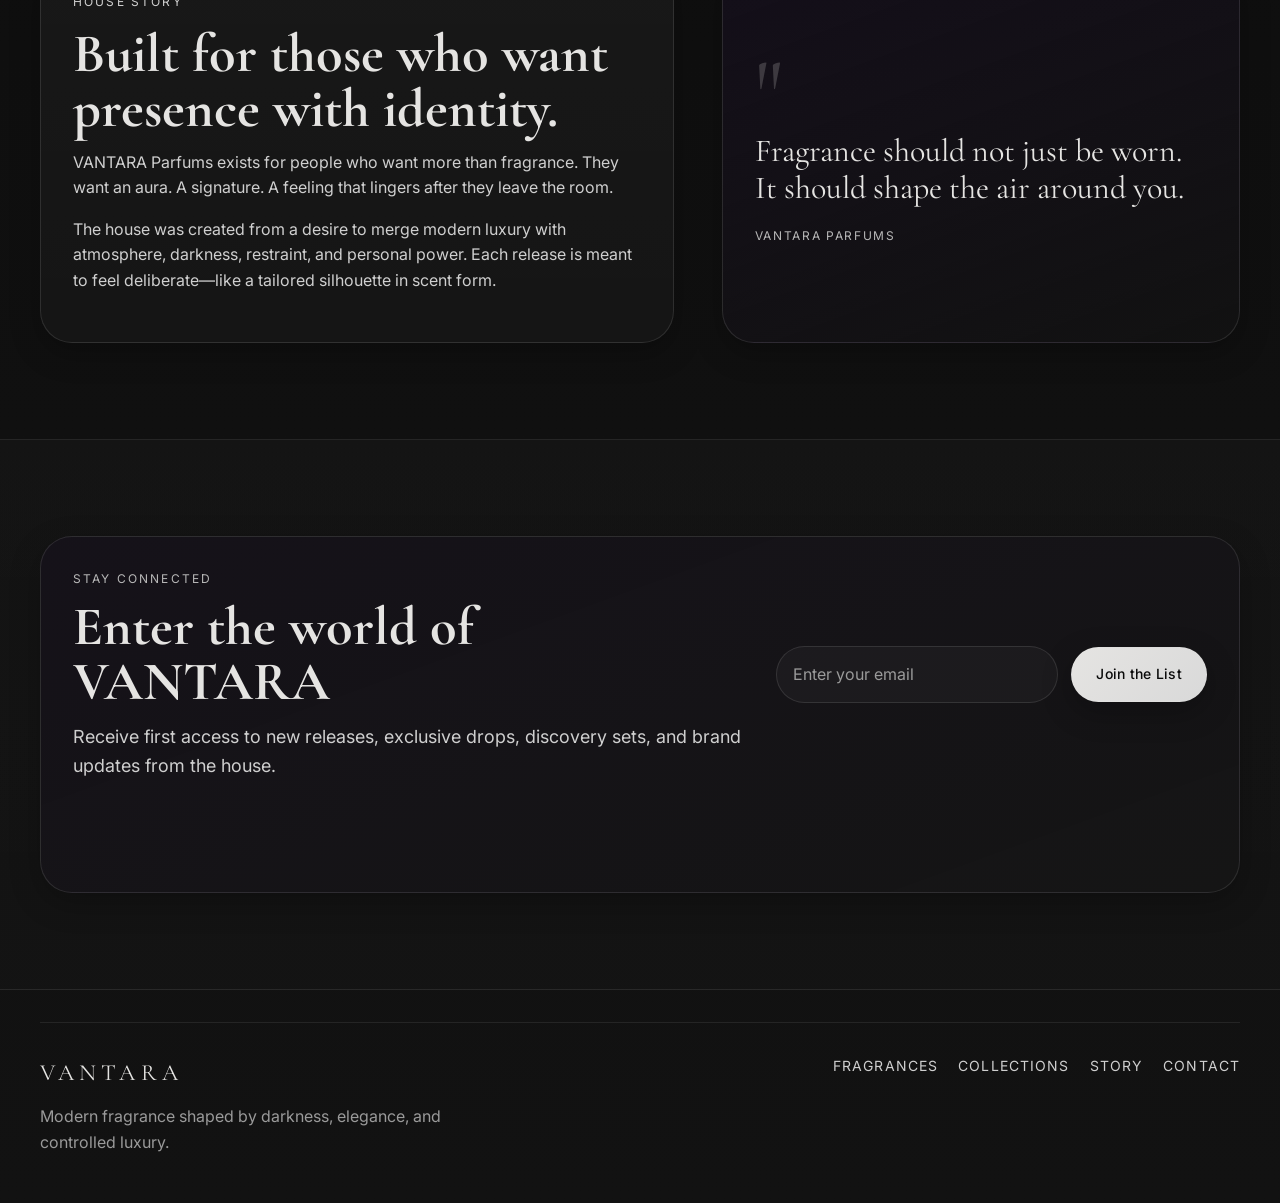
==== commit 0c94ecf6: "Rebuild VANTARA site with violet dark theme and updated layout New design system: violet/platinum pa" ====
--- a/index.html
+++ b/index.html
@@ -12,372 +12,317 @@
   <link rel="preconnect" href="https://fonts.googleapis.com" />
   <link rel="preconnect" href="https://fonts.gstatic.com" crossorigin />
   <link
-    href="https://fonts.googleapis.com/css2?family=Cormorant+Garamond:wght@500;600;700&family=Inter:wght@400;500;600;700&display=swap"
+    href="https://fonts.googleapis.com/css2?family=Cormorant+Garamond:wght@400;500;600;700&family=Inter:wght@300;400;500;600;700&display=swap"
     rel="stylesheet"
   />
 
-  <link rel="stylesheet" href="style.css" />
+  <link rel="stylesheet" href="styles.css" />
 </head>
 <body>
-  <!-- Header / Navigation -->
-  <header class="site-header">
+  <!-- Background Atmosphere -->
+  <div class="site-glow site-glow-1"></div>
+  <div class="site-glow site-glow-2"></div>
+
+  <!-- Header -->
+  <header class="header">
     <div class="container nav-container">
       <a href="#" class="logo">VANTARA</a>
 
+      <nav class="nav" id="mainNav" aria-label="Main navigation">
+        <a href="#fragrances">Fragrances</a>
+        <a href="#philosophy">Philosophy</a>
+        <a href="#collections">Collections</a>
+        <a href="#story">Story</a>
+        <a href="#contact">Contact</a>
+      </nav>
+
+      <a href="#contact" class="btn btn-secondary nav-cta">Enter the House</a>
+
       <button
-        class="menu-toggle"
-        id="menuToggle"
-        aria-label="Open navigation menu"
+        class="mobile-menu-btn"
+        id="mobileMenuBtn"
+        aria-label="Open menu"
         aria-expanded="false"
-        aria-controls="mobileNav"
+        aria-controls="mainNav"
       >
         <span></span>
         <span></span>
       </button>
-
-      <nav class="desktop-nav" aria-label="Main navigation">
-        <ul class="nav-list">
-          <li><a href="#collections">Collections</a></li>
-          <li><a href="#philosophy">Philosophy</a></li>
-          <li><a href="#featured">Featured</a></li>
-          <li><a href="#journal">Journal</a></li>
-          <li><a href="#contact">Contact</a></li>
-        </ul>
-      </nav>
-    </div>
-
-    <nav class="mobile-nav" id="mobileNav" aria-label="Mobile navigation">
-      <ul>
-        <li><a href="#collections">Collections</a></li>
-        <li><a href="#philosophy">Philosophy</a></li>
-        <li><a href="#featured">Featured</a></li>
-        <li><a href="#journal">Journal</a></li>
-        <li><a href="#contact">Contact</a></li>
-      </ul>
-    </nav>
+    </div>
   </header>
 
-  <main>
-    <!-- Hero -->
-    <section class="hero section">
-      <div class="container hero-grid">
-        <div class="hero-copy">
-          <p class="eyebrow">Presence Over Volume</p>
-          <h1 class="hero-title">
-            Fragrance with gravity, restraint, and identity.
-          </h1>
-          <p class="hero-text">
-            VANTARA Parfums creates modern luxury scent for those who do not
-            need noise to command attention. Dark elegance. Refined aura.
-            Lasting impression.
+  <!-- Hero -->
+  <section class="hero">
+    <div class="container hero-grid">
+      <div class="hero-content">
+        <p class="eyebrow">Presence Over Volume</p>
+        <h1 class="hero-title">
+          Luxury fragrance shaped by shadow, restraint, and identity.
+        </h1>
+        <p class="hero-text">
+          VANTARA Parfums is a modern fragrance house built around atmosphere,
+          control, emotional tension, and unforgettable trail. Every composition
+          is designed to feel intentional, elevated, and deeply personal.
+        </p>
+
+        <div class="hero-actions">
+          <a href="#fragrances" class="btn btn-primary">Explore Fragrances</a>
+          <a href="#story" class="btn btn-ghost">Discover the House</a>
+        </div>
+
+        <div class="hero-metrics">
+          <div class="metric">
+            <span class="metric-number">01</span>
+            <span class="metric-label">House identity first</span>
+          </div>
+          <div class="metric">
+            <span class="metric-number">02</span>
+            <span class="metric-label">Luxury with restraint</span>
+          </div>
+          <div class="metric">
+            <span class="metric-number">03</span>
+            <span class="metric-label">Built for presence</span>
+          </div>
+        </div>
+      </div>
+
+      <div class="hero-visual">
+        <div class="bottle-stage">
+          <div class="bottle-card">
+            <div class="bottle-shine"></div>
+            <div class="bottle-label">VANTARA</div>
+            <div class="bottle-name">SYRÆN</div>
+            <div class="bottle-subtext">Extrait de Parfum</div>
+          </div>
+
+          <div class="floating-note note-top">Shadow</div>
+          <div class="floating-note note-right">Velvet Smoke</div>
+          <div class="floating-note note-bottom">Plum Skin</div>
+        </div>
+      </div>
+    </div>
+  </section>
+
+  <!-- Featured Fragrances -->
+  <section id="fragrances" class="section section-elevated">
+    <div class="container">
+      <div class="section-heading">
+        <p class="eyebrow">Featured Fragrances</p>
+        <h2 class="section-title">A signature built to leave an impression</h2>
+        <p class="section-text">
+          Discover expressions of power, darkness, elegance, and emotional depth—
+          each created with a clear role, a distinct aura, and a precise identity.
+        </p>
+      </div>
+
+      <div class="card-grid three-col">
+        <article class="product-card">
+          <div class="product-topline">Founder Signature</div>
+          <h3>Dominus</h3>
+          <p>
+            Authority, warmth, and command. A fragrance built for presence without
+            noise.
           </p>
-
-          <div class="hero-actions">
-            <a href="#collections" class="btn btn-primary">Explore the House</a>
-            <a href="#featured" class="btn btn-secondary">View Featured Fragrances</a>
+          <div class="product-meta">
+            <span>Amber Woods</span>
+            <span>Commanding</span>
+          </div>
+        </article>
+
+        <article class="product-card product-card-featured">
+          <div class="product-topline">Ultra Niche</div>
+          <h3>SYRÆN</h3>
+          <p>
+            Dark elegance in motion—seductive, sculpted, and emotionally magnetic.
+          </p>
+          <div class="product-meta">
+            <span>Velvet Floral</span>
+            <span>Magnetic</span>
+          </div>
+        </article>
+
+        <article class="product-card">
+          <div class="product-topline">Nocturnal Signature</div>
+          <h3>NOCTHYR</h3>
+          <p>
+            Shadowed radiance with a lingering trail designed to stay in memory.
+          </p>
+          <div class="product-meta">
+            <span>Dark Resin</span>
+            <span>Elegant</span>
+          </div>
+        </article>
+      </div>
+    </div>
+  </section>
+
+  <!-- Philosophy -->
+  <section id="philosophy" class="section">
+    <div class="container split-grid">
+      <div>
+        <p class="eyebrow">The Philosophy</p>
+        <h2 class="section-title">Luxury should feel controlled, not loud.</h2>
+      </div>
+
+      <div class="philosophy-copy">
+        <p>
+          VANTARA is built on the belief that true luxury does not need to shout.
+          It commands attention through structure, quality, restraint, and
+          atmosphere.
+        </p>
+        <p>
+          Our compositions are designed with modern tension: darkness against
+          light, softness against mineral edge, intimacy against projection.
+          The result is fragrance that feels cinematic, elevated, and unmistakably
+          individual.
+        </p>
+
+        <div class="feature-list">
+          <div class="feature-item">
+            <span class="feature-line"></span>
+            <div>
+              <h4>Precision Composition</h4>
+              <p>Every formula is engineered for identity, texture, and wear.</p>
+            </div>
+          </div>
+
+          <div class="feature-item">
+            <span class="feature-line"></span>
+            <div>
+              <h4>Emotional Architecture</h4>
+              <p>Each release is meant to evoke a world, not just smell good.</p>
+            </div>
+          </div>
+
+          <div class="feature-item">
+            <span class="feature-line"></span>
+            <div>
+              <h4>Lasting Presence</h4>
+              <p>Performance is treated as part of the art, never an afterthought.</p>
+            </div>
           </div>
         </div>
-
-        <div class="hero-visual">
-          <div class="hero-image-wrap">
-            <img
-              src="images/hero-bottle.jpg"
-              alt="VANTARA Parfums hero bottle"
-              class="hero-image"
-            />
-          </div>
-        </div>
-      </div>
-    </section>
-
-    <!-- Collections -->
-    <section class="section" id="collections">
-      <div class="container">
-        <div class="section-heading">
-          <p class="eyebrow">The House</p>
-          <h2>Collections</h2>
-          <p class="section-intro">
-            Built across emotional, elemental, and ritual dimensions of scent.
-          </p>
-        </div>
-
-        <div class="grid grid-3">
-          <article class="card collection-card">
-            <div class="card-accent"></div>
-            <h3>Core Collection</h3>
+      </div>
+    </div>
+  </section>
+
+  <!-- Collections -->
+  <section id="collections" class="section section-elevated">
+    <div class="container">
+      <div class="section-heading">
+        <p class="eyebrow">Collections</p>
+        <h2 class="section-title">Worlds within the house</h2>
+        <p class="section-text">
+          VANTARA collections are structured to express different emotional
+          territories—from signature luxury to darker experimental visions.
+        </p>
+      </div>
+
+      <div class="collection-grid">
+        <article class="collection-card large">
+          <div class="collection-overlay"></div>
+          <div class="collection-content">
+            <p class="collection-label">Core Signature</p>
+            <h3>House Icons</h3>
             <p>
-              Signature VANTARA compositions designed to define the house's
-              identity through wearability, depth, and presence.
+              The defining releases of the brand—refined, wearable, and unforgettable.
             </p>
-            <a href="#" class="text-link">Discover Core</a>
-          </article>
-
-          <article class="card collection-card">
-            <div class="card-accent"></div>
-            <h3>Elemental Collection</h3>
-            <p>
-              Mineral, shadow, ember, air, and skin translated into
-              atmospheric structures with modern luxury tension.
-            </p>
-            <a href="#" class="text-link">Explore Elemental</a>
-          </article>
-
-          <article class="card collection-card">
-            <div class="card-accent"></div>
+          </div>
+        </article>
+
+        <article class="collection-card">
+          <div class="collection-overlay"></div>
+          <div class="collection-content">
+            <p class="collection-label">Ultra Niche</p>
             <h3>ÆTHERMORTIS</h3>
-            <p>
-              VANTARA's ultra-niche line — conceptual, haunting, and built
-              for emotional impact beyond convention.
-            </p>
-            <a href="#" class="text-link">Enter ÆTHERMORTIS</a>
-          </article>
-        </div>
-      </div>
-    </section>
-
-    <!-- Philosophy -->
-    <section class="section section-alt" id="philosophy">
-      <div class="container split-layout">
-        <div class="split-copy">
-          <p class="eyebrow">Brand Philosophy</p>
-          <h2>Luxury is control.</h2>
-          <p>
-            VANTARA does not chase loudness for its own sake. The house is built
-            on the idea that true luxury is disciplined — in composition,
-            projection, presentation, and memory.
-          </p>
-          <p>
-            Every fragrance is designed to leave an impression that feels
-            intentional rather than excessive. Presence, not clutter.
-          </p>
-          <a href="#" class="btn btn-secondary">Read the Story</a>
-        </div>
-
-        <div class="quote-panel">
-          <p class="quote-mark">"</p>
-          <p class="quote-text">
-            A great fragrance should feel like architecture around the skin.
-          </p>
-          <p class="quote-credit">— VANTARA Parfums</p>
-        </div>
-      </div>
-    </section>
-
-    <!-- Featured fragrances -->
-    <section class="section" id="featured">
-      <div class="container">
-        <div class="section-heading">
-          <p class="eyebrow">Featured Fragrances</p>
-          <h2>Signature compositions</h2>
-          <p class="section-intro">
-            Built to define mood, identity, and atmosphere.
-          </p>
-        </div>
-
-        <div class="grid grid-3">
-          <article class="product-card">
-            <div class="product-image-wrap">
-              <img
-                src="images/fragrance-1.jpg"
-                alt="Dominus fragrance bottle"
-                class="product-image"
-              />
-            </div>
-            <div class="product-body">
-              <p class="product-category">Founder Signature</p>
-              <h3>Dominus</h3>
-              <p class="product-description">
-                Commanding amber woods, smoke, refined spice, and structure.
-              </p>
-              <div class="product-meta">
-                <span>Extrait</span>
-                <span>50 ml</span>
-              </div>
-              <a href="#" class="btn btn-primary btn-block">View Fragrance</a>
-            </div>
-          </article>
-
-          <article class="product-card">
-            <div class="product-image-wrap">
-              <img
-                src="images/fragrance-2.jpg"
-                alt="Veléa fragrance bottle"
-                class="product-image"
-              />
-            </div>
-            <div class="product-body">
-              <p class="product-category">Core Collection</p>
-              <h3>Veléa</h3>
-              <p class="product-description">
-                Soft radiance, refined skin, airy florals, and polished depth.
-              </p>
-              <div class="product-meta">
-                <span>Eau de Parfum</span>
-                <span>50 ml</span>
-              </div>
-              <a href="#" class="btn btn-primary btn-block">View Fragrance</a>
-            </div>
-          </article>
-
-          <article class="product-card">
-            <div class="product-image-wrap">
-              <img
-                src="images/fragrance-3.jpg"
-                alt="Velum Noctis fragrance bottle"
-                class="product-image"
-              />
-            </div>
-            <div class="product-body">
-              <p class="product-category">Elemental Collection</p>
-              <h3>Velum Noctis</h3>
-              <p class="product-description">
-                Shadowed veil, soft mineral textures, and nocturnal atmosphere.
-              </p>
-              <div class="product-meta">
-                <span>Extrait</span>
-                <span>50 ml</span>
-              </div>
-              <a href="#" class="btn btn-primary btn-block">View Fragrance</a>
-            </div>
-          </article>
-        </div>
-      </div>
-    </section>
-
-    <!-- Founder / About teaser -->
-    <section class="section section-alt">
-      <div class="container founder-grid">
-        <div class="founder-image-wrap">
-          <img
-            src="images/founder.jpg"
-            alt="Founder portrait"
-            class="founder-image"
-          />
-        </div>
-
-        <div class="founder-copy">
-          <p class="eyebrow">The Founder</p>
-          <h2>Built with vision and discipline.</h2>
-          <p>
-            VANTARA was conceived as more than a fragrance label. It is a house
-            built around emotional architecture, luxury restraint, and a deeper
-            philosophy of identity through scent.
-          </p>
-          <p>
-            Each composition is designed not only to smell excellent, but to
-            create an atmosphere around the wearer.
-          </p>
-          <a href="#" class="btn btn-secondary">About the Founder</a>
-        </div>
-      </div>
-    </section>
-
-    <!-- Journal / editorial -->
-    <section class="section" id="journal">
-      <div class="container">
-        <div class="section-heading">
-          <p class="eyebrow">Journal</p>
-          <h2>Editorial and ritual</h2>
-          <p class="section-intro">
-            Notes on scent, identity, performance, and craftsmanship.
-          </p>
-        </div>
-
-        <div class="grid grid-3">
-          <article class="card article-card">
-            <p class="article-tag">Journal</p>
-            <h3>Why presence matters more than loud projection</h3>
-            <p>
-              A deeper look at the difference between scent that shouts and
-              scent that remains unforgettable.
-            </p>
-            <a href="#" class="text-link">Read Article</a>
-          </article>
-
-          <article class="card article-card">
-            <p class="article-tag">Craft</p>
-            <h3>The architecture of dark luxury fragrance</h3>
-            <p>
-              How contrast, texture, and restraint create a more powerful scent
-              identity.
-            </p>
-            <a href="#" class="text-link">Read Article</a>
-          </article>
-
-          <article class="card article-card">
-            <p class="article-tag">Ritual</p>
-            <h3>Layering systems for aura and longevity</h3>
-            <p>
-              Spray, oil, atmosphere, and skin preparation as one complete
-              luxury ritual.
-            </p>
-            <a href="#" class="text-link">Read Article</a>
-          </article>
-        </div>
-      </div>
-    </section>
-
-    <!-- Newsletter / Contact CTA -->
-    <section class="section section-cta" id="contact">
-      <div class="container cta-panel">
-        <div>
-          <p class="eyebrow">Stay Close</p>
-          <h2>Join the VANTARA mailing list</h2>
-          <p class="section-intro">
-            Receive launch updates, editorial notes, and first access to new
-            releases.
-          </p>
-        </div>
-
-        <form class="newsletter-form" id="newsletterForm" novalidate>
-          <label for="email" class="sr-only">Email address</label>
-          <input
-            type="email"
-            id="email"
-            name="email"
-            placeholder="Enter your email"
-            required
-            autocomplete="email"
-          />
-          <button type="submit" class="btn btn-primary">Join</button>
-        </form>
-
-        <p class="form-message" id="formMessage" aria-live="polite"></p>
-      </div>
-    </section>
-  </main>
-
-  <footer class="site-footer">
+            <p>Experimental, darker, more abstract scent architecture.</p>
+          </div>
+        </article>
+
+        <article class="collection-card">
+          <div class="collection-overlay"></div>
+          <div class="collection-content">
+            <p class="collection-label">Atmospheric</p>
+            <h3>Elemental</h3>
+            <p>Mineral, air, shadow, fire, and skin translated into structure.</p>
+          </div>
+        </article>
+      </div>
+    </div>
+  </section>
+
+  <!-- Story -->
+  <section id="story" class="section">
+    <div class="container story-grid">
+      <div class="story-panel">
+        <p class="eyebrow">House Story</p>
+        <h2 class="section-title">Built for those who want presence with identity.</h2>
+        <p>
+          VANTARA Parfums exists for people who want more than fragrance. They want
+          an aura. A signature. A feeling that lingers after they leave the room.
+        </p>
+        <p>
+          The house was created from a desire to merge modern luxury with atmosphere,
+          darkness, restraint, and personal power. Each release is meant to feel
+          deliberate—like a tailored silhouette in scent form.
+        </p>
+      </div>
+
+      <div class="quote-panel">
+        <p class="quote-mark">"</p>
+        <blockquote>
+          Fragrance should not just be worn. It should shape the air around you.
+        </blockquote>
+        <p class="quote-author">VANTARA Parfums</p>
+      </div>
+    </div>
+  </section>
+
+  <!-- CTA / Contact -->
+  <section id="contact" class="section section-elevated">
+    <div class="container cta-panel">
+      <div class="cta-copy">
+        <p class="eyebrow">Stay Connected</p>
+        <h2 class="section-title">Enter the world of VANTARA</h2>
+        <p class="section-text">
+          Receive first access to new releases, exclusive drops, discovery sets,
+          and brand updates from the house.
+        </p>
+      </div>
+
+      <form class="newsletter-form" id="newsletterForm" novalidate>
+        <label for="email" class="sr-only">Email Address</label>
+        <input
+          type="email"
+          id="email"
+          placeholder="Enter your email"
+          class="input"
+          autocomplete="email"
+          required
+        />
+        <button type="submit" class="btn btn-primary">Join the List</button>
+      </form>
+
+      <p class="form-message" id="formMessage" aria-live="polite"></p>
+    </div>
+  </section>
+
+  <!-- Footer -->
+  <footer class="footer">
     <div class="container footer-grid">
       <div>
-        <p class="footer-logo">VANTARA</p>
-        <p class="footer-copy">
-          Modern luxury fragrance built on presence, emotion, and restraint.
-        </p>
-      </div>
-
-      <div>
-        <p class="footer-heading">Navigate</p>
-        <ul class="footer-links">
-          <li><a href="#collections">Collections</a></li>
-          <li><a href="#featured">Featured</a></li>
-          <li><a href="#philosophy">Philosophy</a></li>
-          <li><a href="#contact">Contact</a></li>
-        </ul>
-      </div>
-
-      <div>
-        <p class="footer-heading">Contact</p>
-        <ul class="footer-links">
-          <li><a href="mailto:hello@vantaraparfums.com">hello@vantaraparfums.com</a></li>
-          <li><a href="#">Instagram</a></li>
-          <li><a href="#">Wholesale Inquiries</a></li>
-        </ul>
-      </div>
-    </div>
-
-    <div class="container footer-bottom">
-      <p>&copy; 2026 VANTARA Parfums. All rights reserved.</p>
+        <a href="#" class="logo footer-logo">VANTARA</a>
+        <p class="footer-text">
+          Modern fragrance shaped by darkness, elegance, and controlled luxury.
+        </p>
+      </div>
+
+      <div class="footer-links">
+        <a href="#fragrances">Fragrances</a>
+        <a href="#collections">Collections</a>
+        <a href="#story">Story</a>
+        <a href="#contact">Contact</a>
+      </div>
     </div>
   </footer>
 
--- a/styles.css
+++ b/styles.css
@@ -0,0 +1,970 @@
+:root {
+  /* Colors */
+  --color-black: #0a0a0a;
+  --color-black-pure: #000000;
+  --color-charcoal-1: #121212;
+  --color-charcoal-2: #1a1a1a;
+  --color-charcoal-3: #222222;
+
+  --color-platinum: #e5e4e2;
+  --color-platinum-soft: #d9d9d9;
+  --color-platinum-muted: #b8b8b8;
+
+  --color-violet-deep: #2b0f4c;
+  --color-violet-main: #5a2a82;
+  --color-violet-soft: #7a49a5;
+
+  --color-text-primary: #f3f3f3;
+  --color-text-secondary: #cfcfcf;
+  --color-text-muted: #9a9a9a;
+
+  --color-border: rgba(229, 228, 226, 0.12);
+  --color-border-strong: rgba(229, 228, 226, 0.22);
+  --color-divider: rgba(255, 255, 255, 0.08);
+
+  /* Typography */
+  --font-heading: "Cormorant Garamond", serif;
+  --font-body: "Inter", sans-serif;
+
+  --text-xs: 0.75rem;
+  --text-sm: 0.875rem;
+  --text-md: 1rem;
+  --text-lg: 1.125rem;
+  --text-xl: 1.25rem;
+  --text-2xl: 1.5rem;
+  --text-3xl: 2rem;
+  --text-4xl: 3rem;
+  --text-5xl: 4.5rem;
+
+  /* Layout */
+  --container-lg: 1200px;
+
+  /* Spacing */
+  --space-1: 0.25rem;
+  --space-2: 0.5rem;
+  --space-3: 0.75rem;
+  --space-4: 1rem;
+  --space-5: 1.5rem;
+  --space-6: 2rem;
+  --space-7: 3rem;
+  --space-8: 4rem;
+  --space-9: 6rem;
+  --space-10: 8rem;
+
+  /* Radius */
+  --radius-sm: 0.5rem;
+  --radius-md: 0.9rem;
+  --radius-lg: 1.5rem;
+  --radius-xl: 2rem;
+  --radius-pill: 999px;
+
+  /* Effects */
+  --shadow-soft: 0 10px 30px rgba(0, 0, 0, 0.25);
+  --shadow-deep: 0 20px 60px rgba(0, 0, 0, 0.5);
+  --shadow-violet: 0 0 35px rgba(90, 42, 130, 0.18);
+
+  /* Transitions */
+  --transition-fast: 160ms ease;
+  --transition-base: 250ms ease;
+  --transition-slow: 400ms ease;
+}
+
+/* Base */
+*,
+*::before,
+*::after {
+  box-sizing: border-box;
+}
+
+html {
+  scroll-behavior: smooth;
+}
+
+body {
+  margin: 0;
+  font-family: var(--font-body);
+  background:
+    radial-gradient(circle at top right, rgba(90, 42, 130, 0.12), transparent 28%),
+    radial-gradient(circle at left center, rgba(43, 15, 76, 0.10), transparent 22%),
+    linear-gradient(to bottom, #000000 0%, #0a0a0a 30%, #121212 100%);
+  color: var(--color-text-primary);
+  line-height: 1.6;
+  overflow-x: hidden;
+}
+
+img {
+  display: block;
+  max-width: 100%;
+}
+
+a {
+  text-decoration: none;
+  color: inherit;
+}
+
+button,
+input {
+  font: inherit;
+}
+
+.container {
+  width: min(100% - 2rem, var(--container-lg));
+  margin-inline: auto;
+}
+
+.section {
+  position: relative;
+  padding: var(--space-9) 0;
+}
+
+.section-elevated {
+  background:
+    linear-gradient(180deg, rgba(255,255,255,0.02), rgba(255,255,255,0.01));
+  border-top: 1px solid var(--color-divider);
+  border-bottom: 1px solid var(--color-divider);
+}
+
+.eyebrow {
+  margin: 0 0 var(--space-3);
+  font-size: var(--text-xs);
+  text-transform: uppercase;
+  letter-spacing: 0.18em;
+  color: var(--color-platinum-muted);
+}
+
+.section-heading {
+  max-width: 740px;
+  margin-bottom: var(--space-7);
+}
+
+.section-title {
+  margin: 0 0 var(--space-3);
+  font-family: var(--font-heading);
+  font-size: clamp(2.1rem, 5vw, 3.4rem);
+  line-height: 1.02;
+  color: var(--color-platinum);
+}
+
+.section-text {
+  margin: 0;
+  color: var(--color-text-secondary);
+  font-size: var(--text-lg);
+  max-width: 700px;
+}
+
+/* Background Glow */
+.site-glow {
+  position: fixed;
+  border-radius: 50%;
+  filter: blur(100px);
+  pointer-events: none;
+  z-index: 0;
+}
+
+.site-glow-1 {
+  width: 260px;
+  height: 260px;
+  top: 8%;
+  right: -80px;
+  background: rgba(90, 42, 130, 0.10);
+}
+
+.site-glow-2 {
+  width: 220px;
+  height: 220px;
+  bottom: 10%;
+  left: -70px;
+  background: rgba(43, 15, 76, 0.10);
+}
+
+/* Header */
+.header {
+  position: sticky;
+  top: 0;
+  z-index: 100;
+  background: rgba(10, 10, 10, 0.72);
+  backdrop-filter: blur(14px);
+  border-bottom: 1px solid var(--color-divider);
+  transition: background var(--transition-slow);
+}
+
+.nav-container {
+  display: flex;
+  align-items: center;
+  justify-content: space-between;
+  gap: var(--space-4);
+  min-height: 82px;
+}
+
+.logo {
+  font-family: var(--font-heading);
+  font-size: 1.45rem;
+  letter-spacing: 0.22em;
+  text-transform: uppercase;
+  color: var(--color-platinum);
+}
+
+.nav {
+  display: flex;
+  align-items: center;
+  gap: 1.5rem;
+}
+
+.nav a {
+  font-size: var(--text-sm);
+  color: var(--color-text-secondary);
+  letter-spacing: 0.08em;
+  text-transform: uppercase;
+  transition: color var(--transition-base);
+}
+
+.nav a:hover {
+  color: var(--color-platinum);
+}
+
+.nav-cta {
+  padding-inline: 1.1rem;
+}
+
+.mobile-menu-btn {
+  display: none;
+  background: transparent;
+  border: 0;
+  padding: 0;
+  cursor: pointer;
+}
+
+.mobile-menu-btn span {
+  display: block;
+  width: 24px;
+  height: 2px;
+  background: var(--color-platinum);
+  margin: 5px 0;
+  border-radius: 999px;
+  transition: transform var(--transition-base), opacity var(--transition-base);
+}
+
+.mobile-menu-btn.is-open span:first-child {
+  transform: translateY(7px) rotate(45deg);
+}
+
+.mobile-menu-btn.is-open span:last-child {
+  transform: translateY(-7px) rotate(-45deg);
+}
+
+/* Mobile nav open state */
+.header.mobile-nav-open .nav {
+  display: flex;
+  flex-direction: column;
+  align-items: flex-start;
+  gap: 0;
+  position: absolute;
+  top: 100%;
+  left: 0;
+  right: 0;
+  background: rgba(10, 10, 10, 0.97);
+  backdrop-filter: blur(14px);
+  border-bottom: 1px solid var(--color-divider);
+  padding: var(--space-4) 0;
+}
+
+.header.mobile-nav-open .nav a {
+  width: 100%;
+  padding: 0.85rem calc((100% - min(100% - 2rem, var(--container-lg))) / 2 + 1rem);
+  border-bottom: 1px solid var(--color-divider);
+  font-size: var(--text-md);
+}
+
+.header.mobile-nav-open .nav a:last-child {
+  border-bottom: none;
+}
+
+/* Buttons */
+.btn {
+  display: inline-flex;
+  align-items: center;
+  justify-content: center;
+  border-radius: var(--radius-pill);
+  padding: 0.95rem 1.5rem;
+  border: 1px solid transparent;
+  cursor: pointer;
+  transition:
+    transform var(--transition-fast),
+    box-shadow var(--transition-base),
+    border-color var(--transition-base),
+    background var(--transition-base),
+    color var(--transition-base);
+  font-weight: 500;
+  letter-spacing: 0.02em;
+  font-size: var(--text-sm);
+}
+
+.btn:hover {
+  transform: translateY(-1px);
+}
+
+.btn-primary {
+  background: linear-gradient(
+    135deg,
+    var(--color-platinum),
+    var(--color-platinum-soft)
+  );
+  color: var(--color-black);
+  box-shadow: var(--shadow-soft);
+}
+
+.btn-primary:hover {
+  box-shadow: var(--shadow-soft), var(--shadow-violet);
+}
+
+.btn-secondary {
+  background: rgba(255,255,255,0.03);
+  color: var(--color-platinum);
+  border-color: var(--color-border-strong);
+}
+
+.btn-secondary:hover {
+  border-color: rgba(90, 42, 130, 0.5);
+  box-shadow: var(--shadow-violet);
+}
+
+.btn-ghost {
+  background: transparent;
+  color: var(--color-text-secondary);
+  border-color: var(--color-border);
+}
+
+.btn-ghost:hover {
+  color: var(--color-platinum);
+  border-color: rgba(90, 42, 130, 0.5);
+}
+
+/* Hero */
+.hero {
+  position: relative;
+  z-index: 1;
+  padding: 7rem 0 6rem;
+}
+
+.hero-grid {
+  display: grid;
+  grid-template-columns: 1.15fr 0.85fr;
+  gap: var(--space-7);
+  align-items: center;
+}
+
+.hero-title {
+  margin: 0 0 var(--space-4);
+  font-family: var(--font-heading);
+  font-size: clamp(3.2rem, 8vw, 6rem);
+  line-height: 0.92;
+  letter-spacing: -0.02em;
+  color: var(--color-platinum);
+  max-width: 760px;
+}
+
+.hero-text {
+  margin: 0;
+  max-width: 640px;
+  color: var(--color-text-secondary);
+  font-size: 1.12rem;
+}
+
+.hero-actions {
+  display: flex;
+  flex-wrap: wrap;
+  gap: 1rem;
+  margin-top: var(--space-6);
+}
+
+.hero-metrics {
+  display: flex;
+  flex-wrap: wrap;
+  gap: var(--space-5);
+  margin-top: var(--space-7);
+}
+
+.metric {
+  display: flex;
+  flex-direction: column;
+  gap: 0.35rem;
+}
+
+.metric-number {
+  font-family: var(--font-heading);
+  font-size: 1.4rem;
+  color: var(--color-platinum);
+}
+
+.metric-label {
+  font-size: var(--text-sm);
+  color: var(--color-text-muted);
+  text-transform: uppercase;
+  letter-spacing: 0.12em;
+}
+
+.hero-visual {
+  display: flex;
+  justify-content: center;
+}
+
+.bottle-stage {
+  position: relative;
+  width: 100%;
+  max-width: 420px;
+  min-height: 520px;
+  display: flex;
+  align-items: center;
+  justify-content: center;
+}
+
+.bottle-card {
+  position: relative;
+  width: 280px;
+  height: 390px;
+  border-radius: 2rem;
+  background:
+    linear-gradient(180deg, rgba(255,255,255,0.06), rgba(255,255,255,0.015)),
+    linear-gradient(160deg, #111111, #050505);
+  border: 1px solid rgba(229, 228, 226, 0.15);
+  box-shadow:
+    0 20px 80px rgba(0,0,0,0.55),
+    0 0 60px rgba(90,42,130,0.15);
+  display: flex;
+  flex-direction: column;
+  align-items: center;
+  justify-content: center;
+  overflow: hidden;
+}
+
+.bottle-shine {
+  position: absolute;
+  top: 0;
+  left: -30%;
+  width: 60%;
+  height: 140%;
+  background: linear-gradient(
+    180deg,
+    rgba(255,255,255,0.12),
+    rgba(255,255,255,0.02)
+  );
+  transform: rotate(18deg);
+}
+
+.bottle-label {
+  position: relative;
+  font-size: 0.85rem;
+  text-transform: uppercase;
+  letter-spacing: 0.25em;
+  color: var(--color-platinum-soft);
+  margin-bottom: 0.75rem;
+}
+
+.bottle-name {
+  position: relative;
+  font-family: var(--font-heading);
+  font-size: 3rem;
+  color: var(--color-platinum);
+  line-height: 1;
+}
+
+.bottle-subtext {
+  position: relative;
+  margin-top: 0.75rem;
+  font-size: 0.85rem;
+  color: var(--color-text-muted);
+  letter-spacing: 0.14em;
+  text-transform: uppercase;
+}
+
+.floating-note {
+  position: absolute;
+  background: rgba(255,255,255,0.04);
+  border: 1px solid rgba(229, 228, 226, 0.12);
+  color: var(--color-platinum-soft);
+  padding: 0.6rem 0.85rem;
+  border-radius: var(--radius-pill);
+  font-size: 0.75rem;
+  letter-spacing: 0.12em;
+  text-transform: uppercase;
+  backdrop-filter: blur(10px);
+}
+
+.note-top    { top: 30px;    left: 20px; }
+.note-right  { right: 0;     top: 210px; }
+.note-bottom { bottom: 35px; left: 15px; }
+
+/* Cards */
+.card-grid {
+  display: grid;
+  gap: 1.5rem;
+}
+
+.three-col {
+  grid-template-columns: repeat(3, minmax(0, 1fr));
+}
+
+.product-card {
+  background:
+    linear-gradient(180deg, rgba(255,255,255,0.03), rgba(255,255,255,0.01)),
+    var(--color-charcoal-1);
+  border: 1px solid var(--color-border);
+  border-radius: var(--radius-lg);
+  padding: 2rem;
+  box-shadow: var(--shadow-soft);
+  transition:
+    transform var(--transition-base),
+    box-shadow var(--transition-base),
+    border-color var(--transition-base);
+}
+
+.product-card:hover {
+  transform: translateY(-5px);
+  border-color: rgba(90, 42, 130, 0.35);
+  box-shadow: var(--shadow-deep), var(--shadow-violet);
+}
+
+.product-card-featured {
+  border-color: rgba(90, 42, 130, 0.35);
+  background:
+    linear-gradient(180deg, rgba(90,42,130,0.10), rgba(255,255,255,0.01)),
+    var(--color-charcoal-1);
+}
+
+.product-topline {
+  margin-bottom: 1rem;
+  color: var(--color-platinum-muted);
+  font-size: var(--text-xs);
+  text-transform: uppercase;
+  letter-spacing: 0.16em;
+}
+
+.product-card h3 {
+  margin: 0 0 0.75rem;
+  font-family: var(--font-heading);
+  font-size: 2rem;
+  color: var(--color-platinum);
+}
+
+.product-card p {
+  margin: 0 0 1.25rem;
+  color: var(--color-text-secondary);
+}
+
+.product-meta {
+  display: flex;
+  flex-wrap: wrap;
+  gap: 0.65rem;
+}
+
+.product-meta span {
+  padding: 0.45rem 0.75rem;
+  border-radius: var(--radius-pill);
+  background: rgba(255,255,255,0.03);
+  border: 1px solid var(--color-border);
+  color: var(--color-platinum-soft);
+  font-size: 0.75rem;
+  text-transform: uppercase;
+  letter-spacing: 0.12em;
+}
+
+/* Split Section */
+.split-grid {
+  display: grid;
+  grid-template-columns: 0.8fr 1.2fr;
+  gap: var(--space-7);
+  align-items: start;
+}
+
+.philosophy-copy p {
+  margin: 0 0 1.25rem;
+  color: var(--color-text-secondary);
+  font-size: 1.05rem;
+}
+
+.feature-list {
+  display: grid;
+  gap: 1.25rem;
+  margin-top: 2rem;
+}
+
+.feature-item {
+  display: grid;
+  grid-template-columns: auto 1fr;
+  gap: 1rem;
+  align-items: start;
+}
+
+.feature-line {
+  width: 2px;
+  min-height: 100%;
+  border-radius: 999px;
+  background: linear-gradient(
+    180deg,
+    var(--color-violet-main),
+    rgba(229,228,226,0.2)
+  );
+}
+
+.feature-item h4 {
+  margin: 0 0 0.35rem;
+  color: var(--color-platinum);
+  font-family: var(--font-heading);
+  font-size: 1.4rem;
+}
+
+.feature-item p {
+  margin: 0;
+  color: var(--color-text-secondary);
+}
+
+/* Collections */
+.collection-grid {
+  display: grid;
+  grid-template-columns: 1.2fr 0.8fr 0.8fr;
+  gap: 1.5rem;
+}
+
+.collection-card {
+  position: relative;
+  min-height: 280px;
+  border-radius: var(--radius-xl);
+  overflow: hidden;
+  border: 1px solid var(--color-border);
+  background:
+    linear-gradient(160deg, rgba(43,15,76,0.22), rgba(10,10,10,0.55)),
+    linear-gradient(180deg, #1a1a1a, #080808);
+  box-shadow: var(--shadow-soft);
+  transition:
+    transform var(--transition-base),
+    box-shadow var(--transition-base),
+    border-color var(--transition-base);
+}
+
+.collection-card:hover {
+  transform: translateY(-4px);
+  border-color: rgba(90,42,130,0.3);
+  box-shadow: var(--shadow-deep), var(--shadow-violet);
+}
+
+.collection-card.large {
+  min-height: 340px;
+}
+
+.collection-overlay {
+  position: absolute;
+  inset: 0;
+  background:
+    radial-gradient(circle at top right, rgba(255,255,255,0.06), transparent 35%),
+    linear-gradient(180deg, transparent, rgba(0,0,0,0.45));
+}
+
+.collection-content {
+  position: relative;
+  z-index: 1;
+  height: 100%;
+  padding: 2rem;
+  display: flex;
+  flex-direction: column;
+  justify-content: flex-end;
+}
+
+.collection-label {
+  margin: 0 0 0.8rem;
+  color: var(--color-platinum-muted);
+  font-size: var(--text-xs);
+  text-transform: uppercase;
+  letter-spacing: 0.16em;
+}
+
+.collection-content h3 {
+  margin: 0 0 0.6rem;
+  font-family: var(--font-heading);
+  font-size: 2rem;
+  color: var(--color-platinum);
+}
+
+.collection-content p {
+  margin: 0;
+  color: var(--color-text-secondary);
+  max-width: 28ch;
+}
+
+/* Story */
+.story-grid {
+  display: grid;
+  grid-template-columns: 1.1fr 0.9fr;
+  gap: var(--space-7);
+  align-items: stretch;
+}
+
+.story-panel,
+.quote-panel {
+  border-radius: var(--radius-xl);
+  border: 1px solid var(--color-border);
+  background:
+    linear-gradient(180deg, rgba(255,255,255,0.025), rgba(255,255,255,0.01)),
+    var(--color-charcoal-1);
+  padding: 2rem;
+  box-shadow: var(--shadow-soft);
+}
+
+.story-panel p {
+  color: var(--color-text-secondary);
+  margin: 0 0 1rem;
+}
+
+.quote-panel {
+  display: flex;
+  flex-direction: column;
+  justify-content: center;
+  position: relative;
+  background:
+    linear-gradient(160deg, rgba(43,15,76,0.18), rgba(18,18,18,1));
+}
+
+.quote-mark {
+  margin: 0;
+  font-family: var(--font-heading);
+  font-size: 6rem;
+  line-height: 0.8;
+  color: rgba(229,228,226,0.2);
+}
+
+blockquote {
+  margin: 0;
+  font-family: var(--font-heading);
+  font-size: 2rem;
+  line-height: 1.15;
+  color: var(--color-platinum);
+}
+
+.quote-author {
+  margin: 1.2rem 0 0;
+  color: var(--color-platinum-muted);
+  text-transform: uppercase;
+  letter-spacing: 0.14em;
+  font-size: var(--text-xs);
+}
+
+/* CTA */
+.cta-panel {
+  display: grid;
+  grid-template-columns: 1fr auto;
+  gap: 2rem;
+  align-items: center;
+  border: 1px solid var(--color-border);
+  border-radius: var(--radius-xl);
+  padding: 2rem;
+  background:
+    linear-gradient(160deg, rgba(43,15,76,0.12), rgba(255,255,255,0.01)),
+    var(--color-charcoal-1);
+  box-shadow: var(--shadow-soft);
+}
+
+.newsletter-form {
+  display: flex;
+  gap: 0.85rem;
+  align-items: center;
+}
+
+.input {
+  min-width: 280px;
+  padding: 0.95rem 1rem;
+  border-radius: var(--radius-pill);
+  border: 1px solid var(--color-border);
+  background: rgba(255,255,255,0.03);
+  color: var(--color-text-primary);
+  outline: none;
+  transition:
+    border-color var(--transition-base),
+    box-shadow var(--transition-base);
+}
+
+.input::placeholder {
+  color: var(--color-text-muted);
+}
+
+.input:focus {
+  border-color: rgba(90,42,130,0.55);
+  box-shadow: 0 0 0 4px rgba(90,42,130,0.12);
+}
+
+.form-message {
+  grid-column: 1 / -1;
+  font-size: var(--text-sm);
+  color: var(--color-platinum-muted);
+  letter-spacing: 0.04em;
+  min-height: 1.4em;
+}
+
+.sr-only {
+  position: absolute;
+  width: 1px;
+  height: 1px;
+  padding: 0;
+  margin: -1px;
+  overflow: hidden;
+  clip: rect(0, 0, 0, 0);
+  border: 0;
+}
+
+/* Footer */
+.footer {
+  padding: 2rem 0 3rem;
+}
+
+.footer-grid {
+  display: flex;
+  justify-content: space-between;
+  gap: 2rem;
+  align-items: start;
+  border-top: 1px solid var(--color-divider);
+  padding-top: 2rem;
+}
+
+.footer-logo {
+  display: inline-block;
+  margin-bottom: 0.75rem;
+}
+
+.footer-text {
+  margin: 0;
+  max-width: 420px;
+  color: var(--color-text-muted);
+}
+
+.footer-links {
+  display: flex;
+  flex-wrap: wrap;
+  gap: 1.25rem;
+}
+
+.footer-links a {
+  color: var(--color-text-secondary);
+  font-size: var(--text-sm);
+  text-transform: uppercase;
+  letter-spacing: 0.08em;
+  transition: color var(--transition-base);
+}
+
+.footer-links a:hover {
+  color: var(--color-platinum);
+}
+
+/* =============================================
+   RESPONSIVE
+   ============================================= */
+
+@media (max-width: 1100px) {
+  .hero-grid,
+  .split-grid,
+  .story-grid {
+    grid-template-columns: 1fr;
+  }
+
+  .cta-panel {
+    grid-template-columns: 1fr;
+  }
+
+  .collection-grid {
+    grid-template-columns: 1fr 1fr;
+  }
+
+  .collection-card.large {
+    grid-column: 1 / -1;
+  }
+
+  .hero {
+    padding-top: 5rem;
+  }
+
+  .hero-visual {
+    justify-content: flex-start;
+  }
+
+  .newsletter-form {
+    flex-wrap: wrap;
+  }
+
+  .input {
+    min-width: 100%;
+  }
+}
+
+@media (max-width: 900px) {
+  .nav,
+  .nav-cta {
+    display: none;
+  }
+
+  .header.mobile-nav-open .nav {
+    display: flex;
+  }
+
+  .mobile-menu-btn {
+    display: block;
+  }
+
+  .three-col {
+    grid-template-columns: 1fr;
+  }
+
+  .section {
+    padding: 4.5rem 0;
+  }
+
+  .hero-title {
+    font-size: clamp(2.7rem, 12vw, 4.4rem);
+  }
+
+  .bottle-stage {
+    min-height: 420px;
+  }
+
+  .bottle-card {
+    width: 240px;
+    height: 340px;
+  }
+
+  .floating-note {
+    font-size: 0.68rem;
+  }
+}
+
+@media (max-width: 640px) {
+  .hero-actions,
+  .newsletter-form {
+    flex-direction: column;
+    align-items: stretch;
+  }
+
+  .btn {
+    width: 100%;
+    text-align: center;
+  }
+
+  .hero-metrics {
+    display: grid;
+    grid-template-columns: 1fr;
+    gap: 1rem;
+  }
+
+  .footer-grid {
+    flex-direction: column;
+  }
+
+  .collection-grid {
+    grid-template-columns: 1fr;
+  }
+
+  .collection-card.large {
+    grid-column: auto;
+  }
+
+  .collection-content h3,
+  .product-card h3,
+  blockquote {
+    font-size: 1.7rem;
+  }
+}
